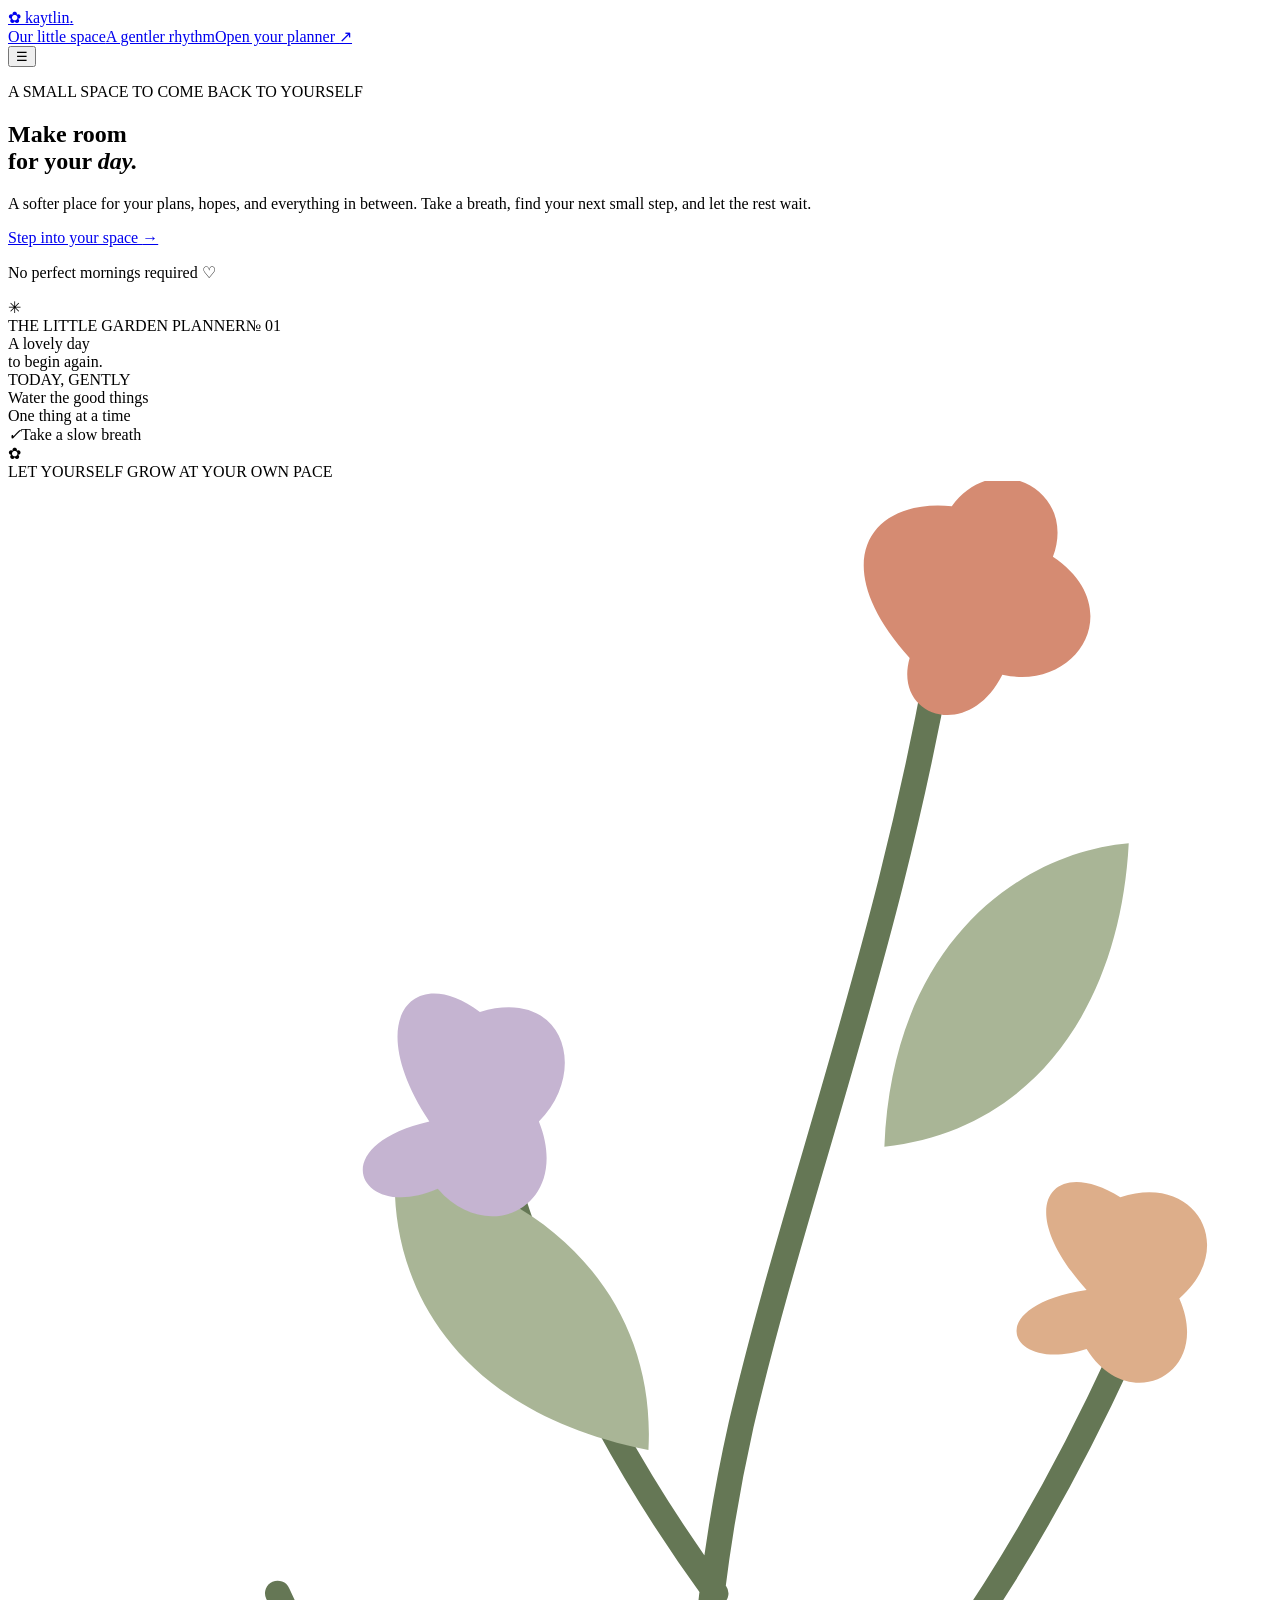
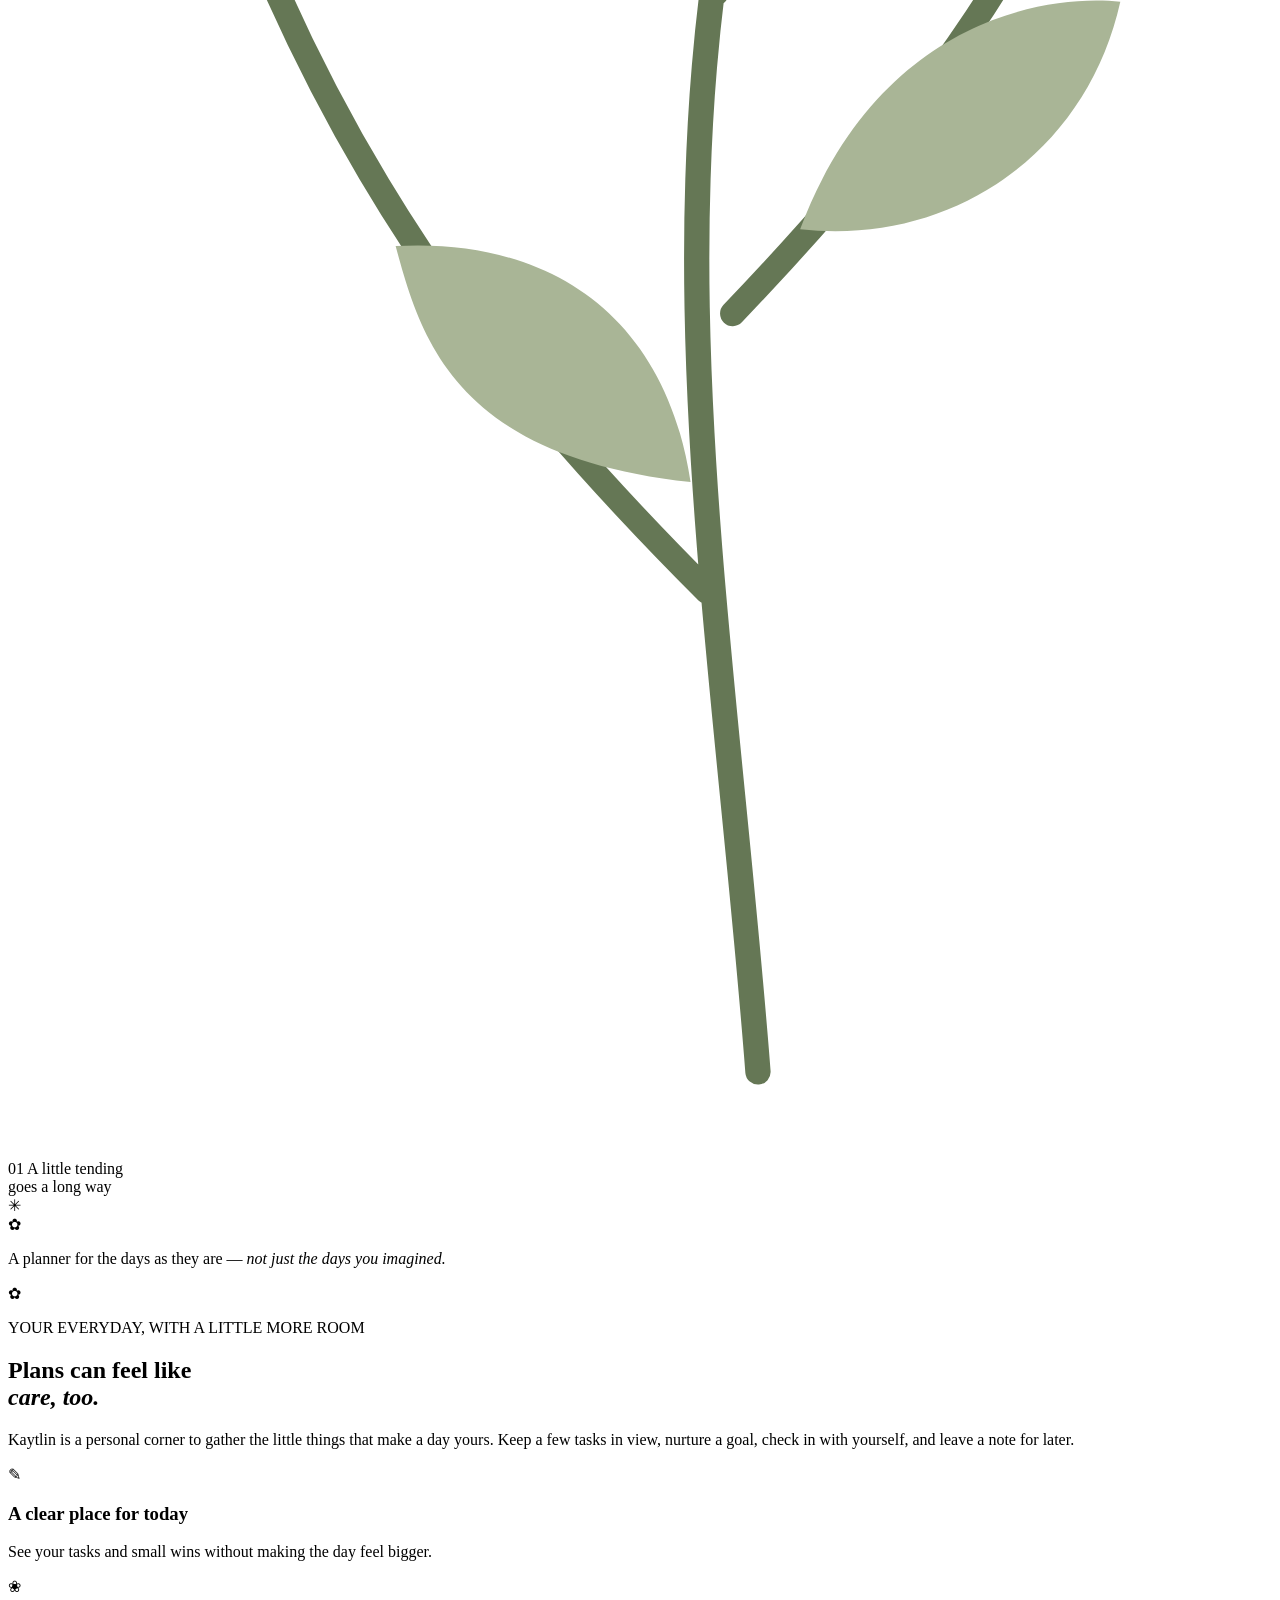
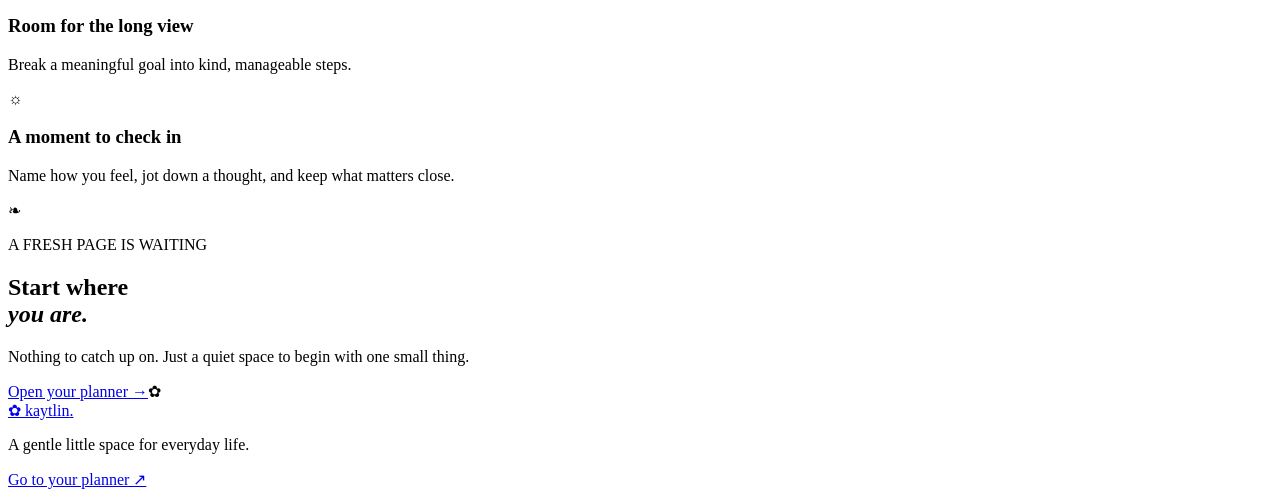
==== index.html @ 3b27ce9c "Add Kaytlin landing page" ====
<!doctype html>
<html lang="en">
<head>
  <meta charset="utf-8">
  <meta name="viewport" content="width=device-width, initial-scale=1">
  <meta name="theme-color" content="#f6f2e9">
  <meta name="description" content="Kaytlin is a gentle garden-inspired space to tend to your day, one small thing at a time.">
  <title>Kaytlin — Make room for your day</title>
  <link rel="preconnect" href="https://fonts.googleapis.com">
  <link rel="preconnect" href="https://fonts.gstatic.com" crossorigin>
  <link href="https://fonts.googleapis.com/css2?family=DM+Sans:wght@400;500;600;700&family=Playfair+Display:ital,wght@0,500;0,600;0,700;1,500;1,600&display=swap" rel="stylesheet">
  <link rel="stylesheet" href="style.css">
  <script src="app.js" defer></script>
</head>
<body class="landing-page">
  <header class="site-header wrap">
    <a class="wordmark" href="index.html" aria-label="Kaytlin home"><span class="brand-flower">✿</span> kaytlin<span class="wordmark-period">.</span></a>
    <nav class="top-nav" aria-label="Main navigation">
      <a href="#about">Our little space</a><a href="#rhythm">A gentler rhythm</a><a class="button button-small button-ink" href="workbench.html">Open your planner <span aria-hidden="true">↗</span></a>
    </nav>
    <button class="menu-toggle" aria-label="Open navigation" aria-expanded="false">☰</button>
  </header>

  <main>
    <section class="hero wrap" id="about">
      <div class="hero-copy">
        <p class="eyebrow"><span class="eyebrow-line"></span> A SMALL SPACE TO COME BACK TO YOURSELF</p>
        <h1>Make room<br>for your <em>day.</em></h1>
        <p class="hero-lede">A softer place for your plans, hopes, and everything in between. Take a breath, find your next small step, and let the rest wait.</p>
        <a class="button button-olive" href="workbench.html">Step into your space <span aria-hidden="true">→</span></a>
        <p class="hand-note">No perfect mornings required <span>♡</span></p>
      </div>
      <div class="hero-art" aria-label="Illustration of a garden planner with a sprig of flowers">
        <div class="sun-doodle">✳</div><span class="orbit orbit-one"></span><span class="orbit orbit-two"></span>
        <div class="planner-shadow"></div>
        <article class="planner-sheet">
          <div class="sheet-top"><span>THE LITTLE GARDEN PLANNER</span><span>№ 01</span></div>
          <div class="sheet-date">A lovely day<br>to begin again.</div>
          <div class="sheet-rule"></div>
          <div class="sheet-label">TODAY, GENTLY</div>
          <div class="planner-task"><i></i><span>Water the good things</span></div>
          <div class="planner-task"><i></i><span>One thing at a time</span></div>
          <div class="planner-task"><i class="checked">✓</i><span class="crossed">Take a slow breath</span></div>
          <div class="sheet-flower">✿</div>
          <div class="sheet-bottom">LET YOURSELF GROW AT YOUR OWN PACE</div>
        </article>
        <div class="flower-sprig" aria-hidden="true"><svg viewBox="0 0 150 270" fill="none"><path d="M89 260C85 208 76 161 87 112C94 82 106 52 112 12M83 203C61 181 45 161 32 132M86 170C108 147 120 130 132 104M84 132C68 110 61 92 55 68" stroke="#657755" stroke-width="3" stroke-linecap="round"/><path d="M81 190C53 187 49 173 46 162C64 161 78 170 81 190ZM94 160C103 136 122 132 132 133C128 151 112 162 94 160ZM76 115C51 110 45 93 46 81C64 84 77 97 76 115ZM104 79C105 54 121 44 133 43C132 62 122 77 104 79Z" fill="#A9B596"/><path d="M107 21C97 10 102 2 112 3C117 -4 127 1 124 9C133 15 127 25 118 23C114 31 105 28 107 21Z" fill="#D58B72"/><path d="M50 76C42 64 48 57 56 63C66 60 69 70 63 76C67 86 57 91 51 84C42 88 37 79 50 76Z" fill="#C5B4D1"/><path d="M128 96C119 86 124 80 132 85C141 82 146 91 139 97C143 106 133 111 128 103C119 106 115 98 128 96Z" fill="#DDAE8A"/></svg></div>
        <div class="art-caption"><span>01</span> A little tending<br>goes a long way</div>
        <span class="art-star">✳</span>
      </div>
    </section>

    <section class="welcome-strip">
      <div class="wrap strip-inner"><span class="strip-flower">✿</span><p>A planner for the days as they are — <em>not just the days you imagined.</em></p><span class="strip-flower">✿</span></div>
    </section>

    <section class="intro-section wrap" id="rhythm">
      <div class="section-heading"><p class="eyebrow"><span class="eyebrow-line"></span> YOUR EVERYDAY, WITH A LITTLE MORE ROOM</p><h2>Plans can feel like<br><em>care, too.</em></h2></div>
      <div class="intro-grid">
        <p class="intro-text">Kaytlin is a personal corner to gather the little things that make a day yours. Keep a few tasks in view, nurture a goal, check in with yourself, and leave a note for later.</p>
        <div class="feature-notes">
          <article><span class="feature-icon icon-peach">✎</span><div><h3>A clear place for today</h3><p>See your tasks and small wins without making the day feel bigger.</p></div></article>
          <article><span class="feature-icon icon-lilac">❀</span><div><h3>Room for the long view</h3><p>Break a meaningful goal into kind, manageable steps.</p></div></article>
          <article><span class="feature-icon icon-sage">☼</span><div><h3>A moment to check in</h3><p>Name how you feel, jot down a thought, and keep what matters close.</p></div></article>
        </div>
      </div>
    </section>

    <section class="invite-section wrap">
      <div class="invite-card"><div class="invite-leaves" aria-hidden="true">❧</div><p class="eyebrow">A FRESH PAGE IS WAITING</p><h2>Start where<br><em>you are.</em></h2><p>Nothing to catch up on. Just a quiet space to begin with one small thing.</p><a class="button button-cream" href="workbench.html">Open your planner <span aria-hidden="true">→</span></a><span class="invite-doodle">✿</span></div>
    </section>
  </main>

  <footer class="site-footer wrap"><a class="wordmark" href="index.html"><span class="brand-flower">✿</span> kaytlin<span class="wordmark-period">.</span></a><p>A gentle little space for everyday life.</p><a href="workbench.html">Go to your planner ↗</a></footer>
</body>
</html>
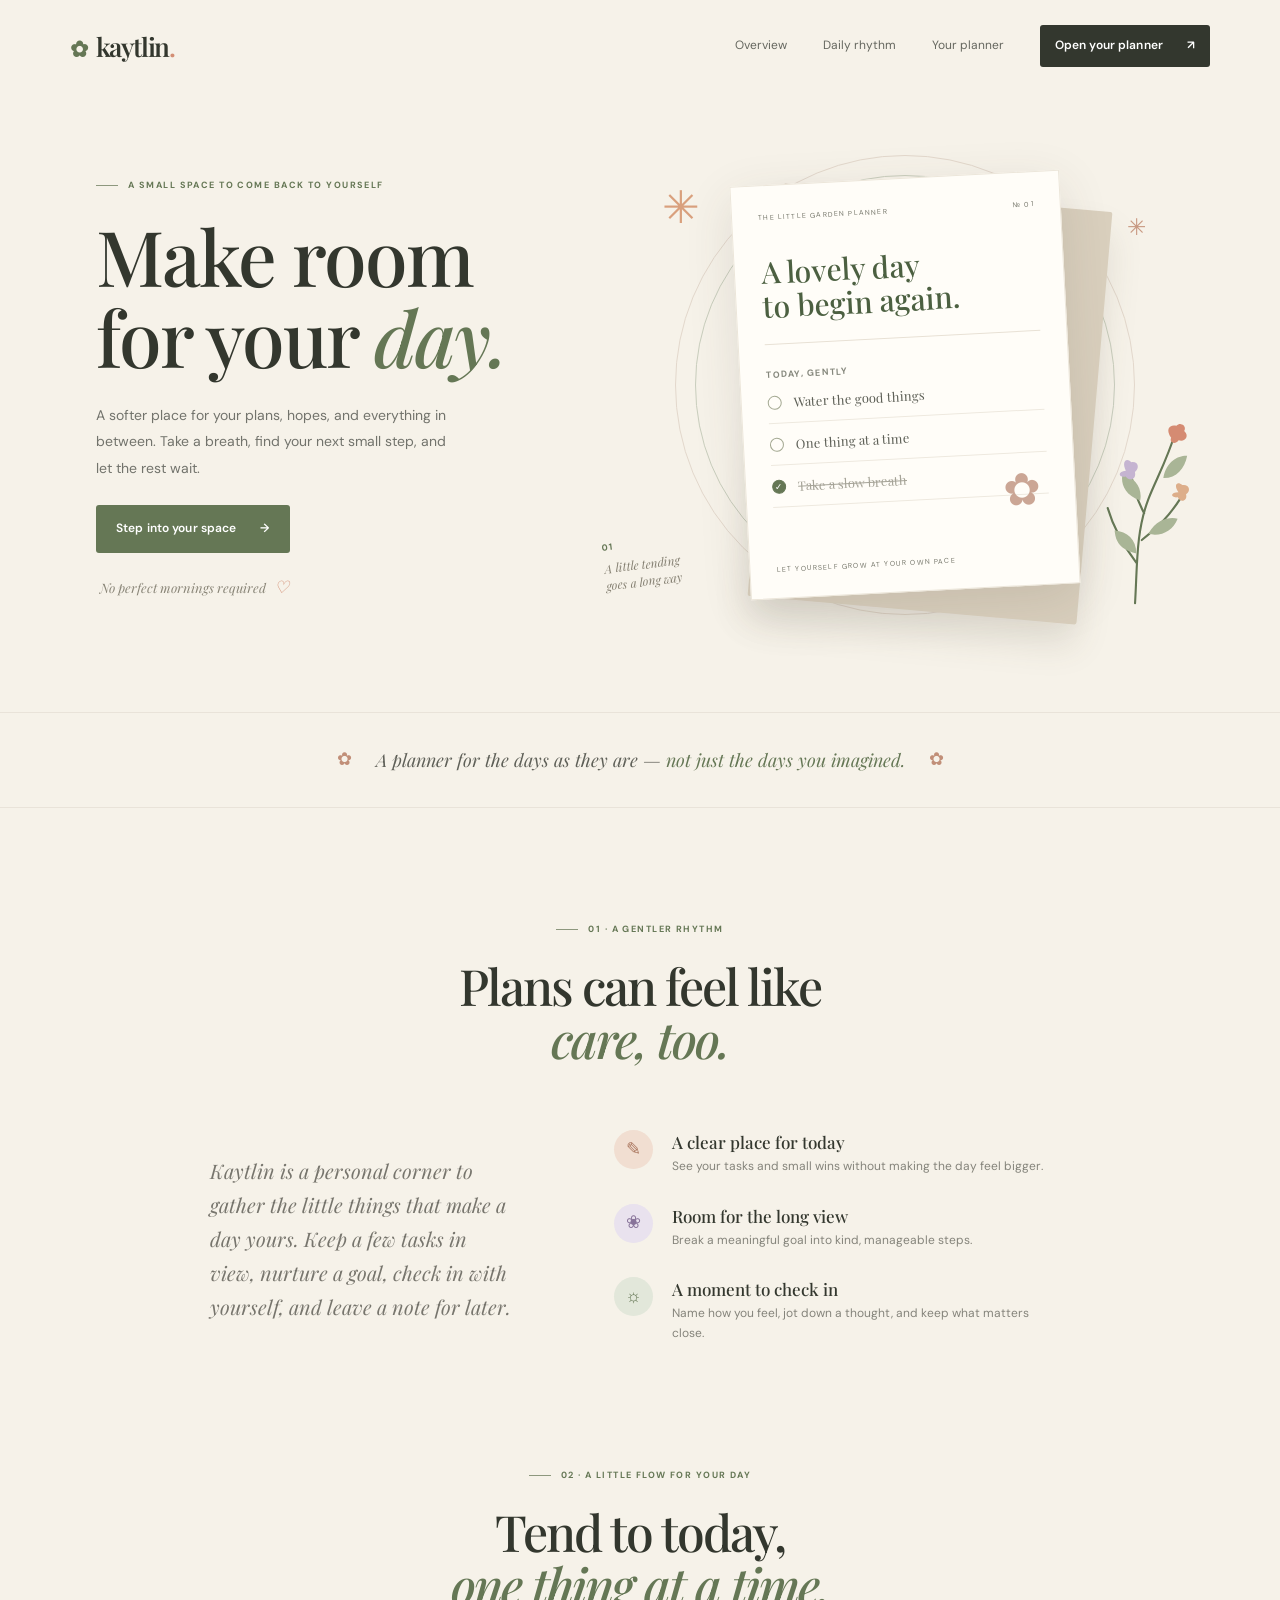
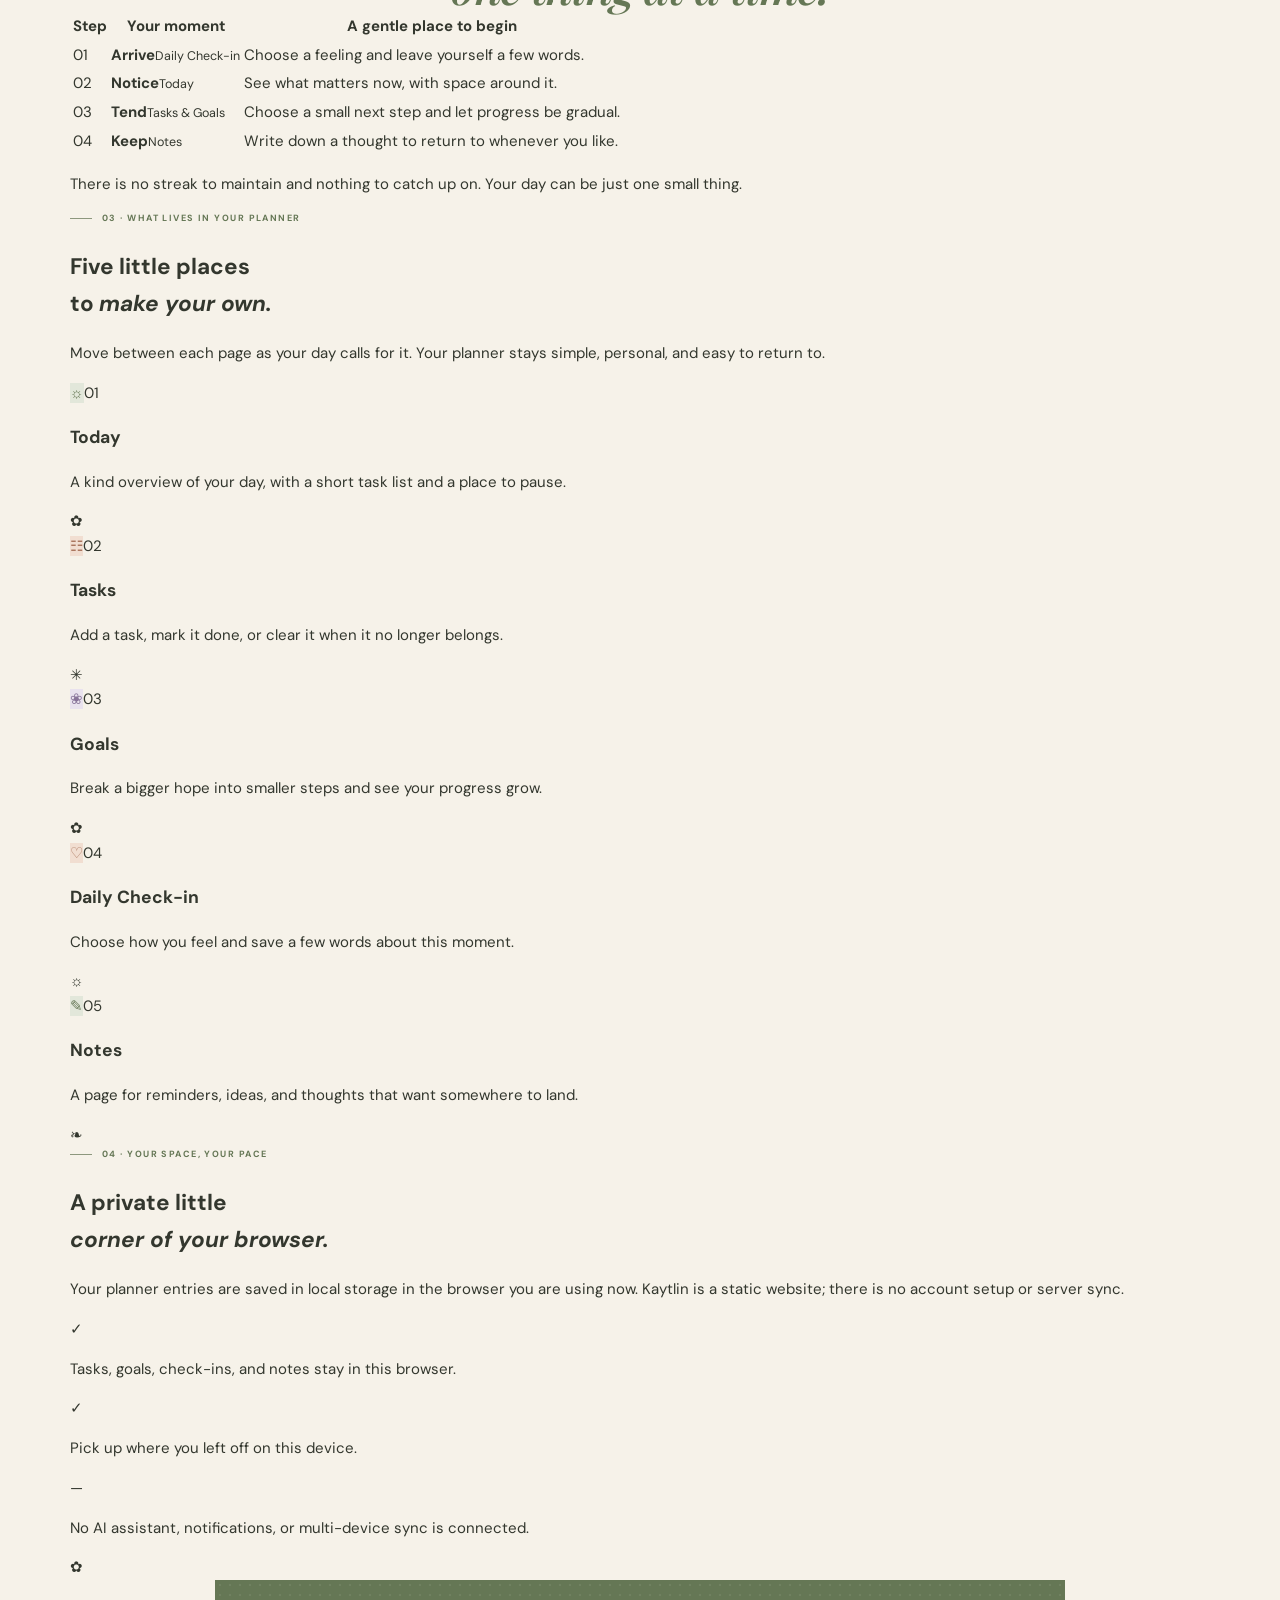
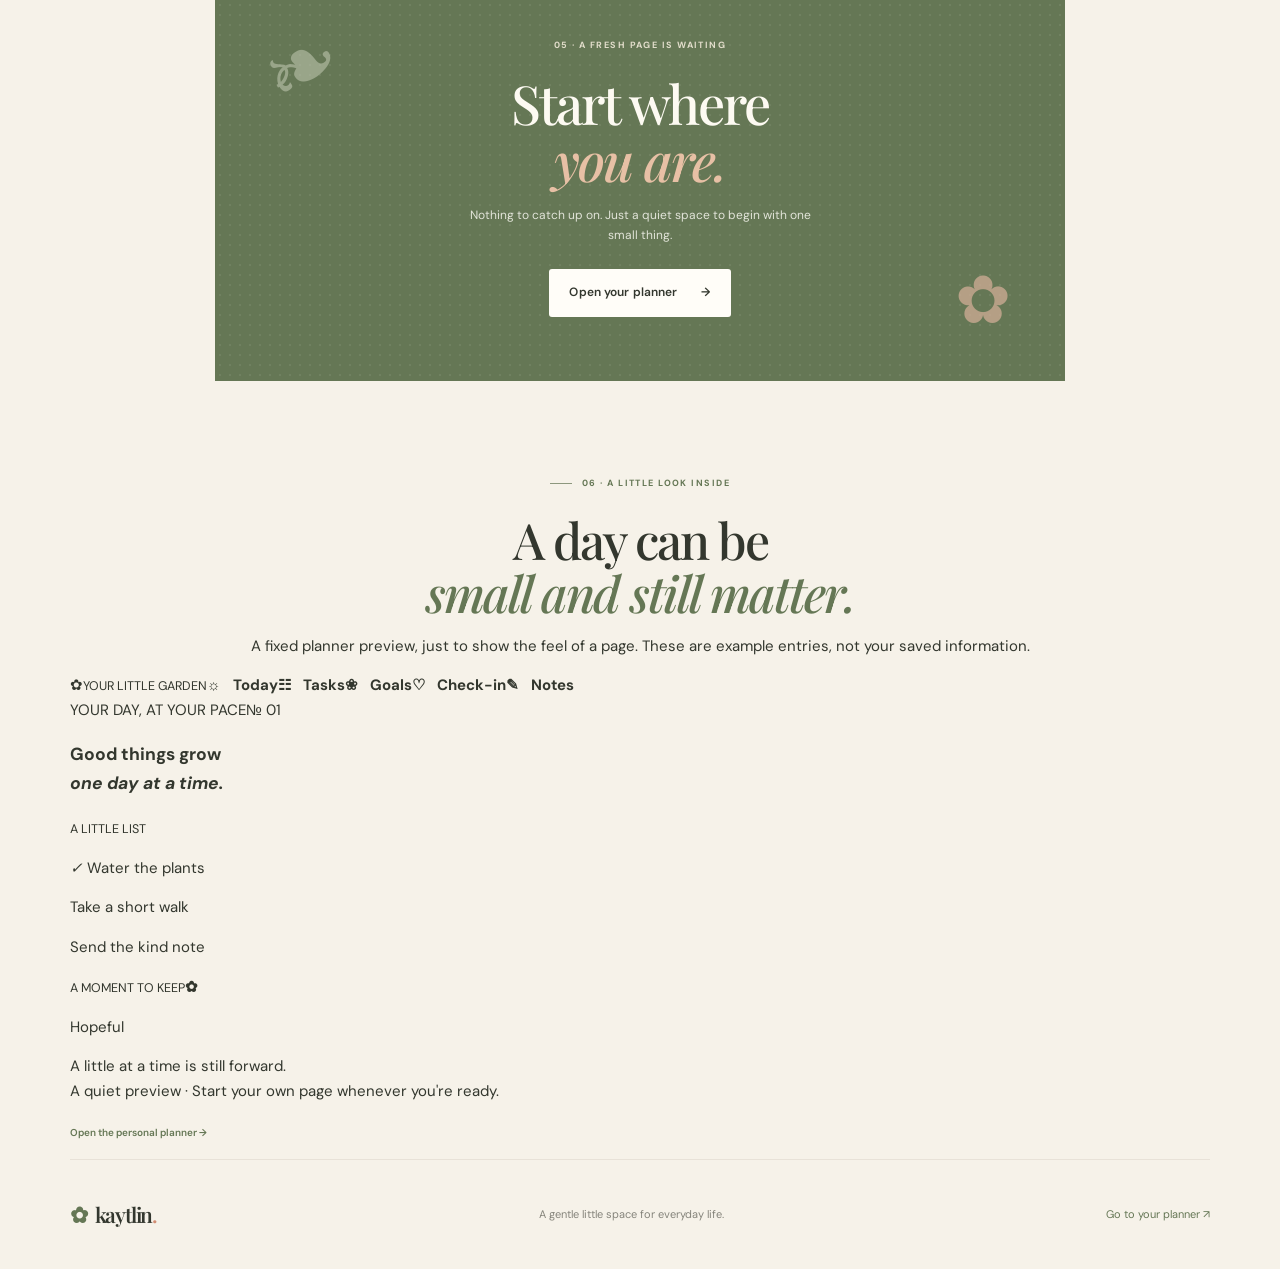
==== commit 8a6df422: "Align Kaytlin landing with the reference in index.html" ====
--- a/index.html
+++ b/index.html
@@ -16,13 +16,13 @@
   <header class="site-header wrap">
     <a class="wordmark" href="index.html" aria-label="Kaytlin home"><span class="brand-flower">✿</span> kaytlin<span class="wordmark-period">.</span></a>
     <nav class="top-nav" aria-label="Main navigation">
-      <a href="#about">Our little space</a><a href="#rhythm">A gentler rhythm</a><a class="button button-small button-ink" href="workbench.html">Open your planner <span aria-hidden="true">↗</span></a>
+      <a href="#overview">Overview</a><a href="#rhythm">Daily rhythm</a><a href="#planner">Your planner</a><a class="button button-small button-ink" href="workbench.html">Open your planner <span aria-hidden="true">↗</span></a>
     </nav>
     <button class="menu-toggle" aria-label="Open navigation" aria-expanded="false">☰</button>
   </header>
 
   <main>
-    <section class="hero wrap" id="about">
+    <section class="hero wrap" id="overview">
       <div class="hero-copy">
         <p class="eyebrow"><span class="eyebrow-line"></span> A SMALL SPACE TO COME BACK TO YOURSELF</p>
         <h1>Make room<br>for your <em>day.</em></h1>
@@ -55,7 +55,7 @@
     </section>
 
     <section class="intro-section wrap" id="rhythm">
-      <div class="section-heading"><p class="eyebrow"><span class="eyebrow-line"></span> YOUR EVERYDAY, WITH A LITTLE MORE ROOM</p><h2>Plans can feel like<br><em>care, too.</em></h2></div>
+      <div class="section-heading"><p class="eyebrow"><span class="eyebrow-line"></span> 01 · A GENTLER RHYTHM</p><h2>Plans can feel like<br><em>care, too.</em></h2></div>
       <div class="intro-grid">
         <p class="intro-text">Kaytlin is a personal corner to gather the little things that make a day yours. Keep a few tasks in view, nurture a goal, check in with yourself, and leave a note for later.</p>
         <div class="feature-notes">
@@ -66,8 +66,40 @@
       </div>
     </section>
 
-    <section class="invite-section wrap">
-      <div class="invite-card"><div class="invite-leaves" aria-hidden="true">❧</div><p class="eyebrow">A FRESH PAGE IS WAITING</p><h2>Start where<br><em>you are.</em></h2><p>Nothing to catch up on. Just a quiet space to begin with one small thing.</p><a class="button button-cream" href="workbench.html">Open your planner <span aria-hidden="true">→</span></a><span class="invite-doodle">✿</span></div>
+    <section class="rhythm-section wrap" aria-labelledby="rhythm-title">
+      <div class="section-heading"><p class="eyebrow"><span class="eyebrow-line"></span> 02 · A LITTLE FLOW FOR YOUR DAY</p><h2 id="rhythm-title">Tend to today,<br><em>one thing at a time.</em></h2></div>
+      <div class="rhythm-table-wrap"><table class="rhythm-table"><thead><tr><th>Step</th><th>Your moment</th><th>A gentle place to begin</th></tr></thead><tbody>
+        <tr><td><span class="step-number">01</span></td><td><strong>Arrive</strong><small>Daily Check-in</small></td><td>Choose a feeling and leave yourself a few words.</td></tr>
+        <tr><td><span class="step-number">02</span></td><td><strong>Notice</strong><small>Today</small></td><td>See what matters now, with space around it.</td></tr>
+        <tr><td><span class="step-number">03</span></td><td><strong>Tend</strong><small>Tasks &amp; Goals</small></td><td>Choose a small next step and let progress be gradual.</td></tr>
+        <tr><td><span class="step-number">04</span></td><td><strong>Keep</strong><small>Notes</small></td><td>Write down a thought to return to whenever you like.</td></tr>
+      </tbody></table></div>
+      <p class="rhythm-footnote">There is no streak to maintain and nothing to catch up on. Your day can be just one small thing.</p>
+    </section>
+
+    <section class="garden-section wrap" id="planner">
+      <div class="garden-heading"><div><p class="eyebrow"><span class="eyebrow-line"></span> 03 · WHAT LIVES IN YOUR PLANNER</p><h2>Five little places<br>to <em>make your own.</em></h2></div><p>Move between each page as your day calls for it. Your planner stays simple, personal, and easy to return to.</p></div>
+      <div class="garden-cards">
+        <article class="garden-card garden-card-wide"><span class="garden-card-icon icon-sage">☼</span><span class="garden-card-num">01</span><h3>Today</h3><p>A kind overview of your day, with a short task list and a place to pause.</p><span class="garden-card-mark">✿</span></article>
+        <article class="garden-card garden-card-peach"><span class="garden-card-icon icon-peach">☷</span><span class="garden-card-num">02</span><h3>Tasks</h3><p>Add a task, mark it done, or clear it when it no longer belongs.</p><span class="garden-card-mark">✳</span></article>
+        <article class="garden-card garden-card-lilac"><span class="garden-card-icon icon-lilac">❀</span><span class="garden-card-num">03</span><h3>Goals</h3><p>Break a bigger hope into smaller steps and see your progress grow.</p><span class="garden-card-mark">✿</span></article>
+        <article class="garden-card garden-card-blush"><span class="garden-card-icon icon-peach">♡</span><span class="garden-card-num">04</span><h3>Daily Check-in</h3><p>Choose how you feel and save a few words about this moment.</p><span class="garden-card-mark">☼</span></article>
+        <article class="garden-card garden-card-note"><span class="garden-card-icon icon-sage">✎</span><span class="garden-card-num">05</span><h3>Notes</h3><p>A page for reminders, ideas, and thoughts that want somewhere to land.</p><span class="garden-card-mark">❧</span></article>
+      </div>
+    </section>
+
+    <section class="storage-section wrap" aria-labelledby="storage-title">
+      <div class="storage-card"><div class="storage-copy"><p class="eyebrow"><span class="eyebrow-line"></span> 04 · YOUR SPACE, YOUR PACE</p><h2 id="storage-title">A private little<br><em>corner of your browser.</em></h2><p>Your planner entries are saved in local storage in the browser you are using now. Kaytlin is a static website; there is no account setup or server sync.</p></div><div class="storage-list"><div><span>✓</span><p>Tasks, goals, check-ins, and notes stay in this browser.</p></div><div><span>✓</span><p>Pick up where you left off on this device.</p></div><div><span>—</span><p>No AI assistant, notifications, or multi-device sync is connected.</p></div></div><span class="storage-flower">✿</span></div>
+    </section>
+
+    <section class="invite-section wrap" id="start">
+      <div class="invite-card"><div class="invite-leaves" aria-hidden="true">❧</div><p class="eyebrow">05 · A FRESH PAGE IS WAITING</p><h2>Start where<br><em>you are.</em></h2><p>Nothing to catch up on. Just a quiet space to begin with one small thing.</p><a class="button button-cream" href="workbench.html">Open your planner <span aria-hidden="true">→</span></a><span class="invite-doodle">✿</span></div>
+    </section>
+
+    <section class="sample-section wrap" id="sample">
+      <div class="section-heading"><p class="eyebrow"><span class="eyebrow-line"></span> 06 · A LITTLE LOOK INSIDE</p><h2>A day can be<br><em>small and still matter.</em></h2><p class="sample-intro">A fixed planner preview, just to show the feel of a page. These are example entries, not your saved information.</p></div>
+      <div class="sample-board"><div class="sample-rail"><span>✿</span><small>YOUR LITTLE GARDEN</small><b class="current">☼ &nbsp; Today</b><b>☷ &nbsp; Tasks</b><b>❀ &nbsp; Goals</b><b>♡ &nbsp; Check-in</b><b>✎ &nbsp; Notes</b></div><div class="sample-page"><div class="sample-page-head"><span>YOUR DAY, AT YOUR PACE</span><span>№ 01</span></div><h3>Good things grow<br><em>one day at a time.</em></h3><div class="sample-columns"><div><small>A LITTLE LIST</small><p><i class="sample-check">✓</i> Water the plants</p><p><i></i> Take a short walk</p><p><i></i> Send the kind note</p></div><div class="sample-mood"><small>A MOMENT TO KEEP</small><b>✿</b><p>Hopeful</p><span>A little at a time is still forward.</span></div></div><div class="sample-bottom">A quiet preview · Start your own page whenever you're ready.</div></div></div>
+      <p class="sample-link"><a class="text-link" href="workbench.html">Open the personal planner →</a></p>
     </section>
   </main>
 
--- a/style.css
+++ b/style.css
@@ -0,0 +1,7 @@
+:root{--cream:#f6f2e9;--paper:#fffdf8;--ink:#33372e;--muted:#85877c;--olive:#657755;--olive-dark:#4c6041;--sage:#dce1d2;--peach:#e9b99d;--lilac:#dcd2e5;--line:#e8e1d5;--serif:'Playfair Display',Georgia,serif;--sans:'DM Sans',Arial,sans-serif;--shadow:0 14px 45px rgba(58,56,44,.07)}
+*{box-sizing:border-box}html{scroll-behavior:smooth}body{margin:0;background:var(--cream);color:var(--ink);font:15px/1.65 var(--sans);-webkit-font-smoothing:antialiased}a{color:inherit;text-decoration:none}button,input,textarea,select{font:inherit}button{color:inherit}.wrap{width:min(1140px,calc(100% - 64px));margin-inline:auto}.site-header{height:92px;display:flex;align-items:center;justify-content:space-between}.wordmark{font:600 26px var(--serif);letter-spacing:-1.2px}.brand-flower{color:var(--olive);font-size:22px;margin-right:4px}.wordmark-period{color:#d38e74}.top-nav{display:flex;align-items:center;gap:36px;font-size:12px;color:#65675f}.top-nav>a:not(.button):hover,.home-link:hover,.site-footer>a:last-child:hover{color:var(--olive)}.button{display:inline-flex;align-items:center;justify-content:center;gap:24px;padding:14px 20px;border:0;border-radius:3px;font-weight:600;font-size:12px;letter-spacing:.01em;transition:transform .2s,background .2s;cursor:pointer}.button:hover{transform:translateY(-2px)}.button-small{padding:11px 15px}.button-ink{background:var(--ink);color:#fff}.button-olive{background:var(--olive);color:#fff}.button-olive:hover{background:var(--olive-dark)}.button-cream{background:var(--paper);color:var(--ink)}.menu-toggle{display:none;border:0;background:none;font-size:22px}.hero{min-height:620px;display:grid;grid-template-columns:.93fr 1.07fr;align-items:center;padding:26px 0 60px}.hero-copy{padding:10px 0 5px 26px;position:relative;z-index:2}.eyebrow{font-size:9px;letter-spacing:.16em;font-weight:700;color:var(--olive);display:flex;align-items:center;gap:10px;margin:0 0 22px}.eyebrow-line{width:22px;height:1px;background:#8d987e}.hero h1,.section-heading h2,.invite-card h2,.dashboard-main h1{font:500 clamp(55px,6vw,78px)/1.06 var(--serif);letter-spacing:-2px;margin:0}.hero h1 em,.section-heading h2 em,.invite-card h2 em,.dashboard-main h1 em{font-weight:500;color:var(--olive)}.hero-lede{max-width:365px;color:#72736c;font-size:14px;line-height:1.9;margin:24px 0 24px}.hand-note{font:italic 13px var(--serif);color:#898577;margin:22px 0 0 4px}.hand-note span{font-size:17px;color:#d38e74;margin-left:5px}.hero-art{height:505px;position:relative;display:flex;align-items:center;justify-content:center}.planner-shadow{position:absolute;width:330px;height:414px;background:#d9cfbd;transform:translate(25px,19px) rotate(5deg);border-radius:2px;box-shadow:0 22px 35px #59513b22}.planner-sheet{position:relative;z-index:2;width:330px;height:414px;padding:26px 26px 22px;background-color:#fffdf8;background-image:radial-gradient(#c6bcae33 .7px,transparent .7px);background-size:8px 8px;box-shadow:0 14px 50px #423d301f;transform:rotate(-3deg);border:1px solid #ece6da}.sheet-top,.sheet-bottom{font-size:7px;letter-spacing:.17em;color:#77786c;display:flex;justify-content:space-between}.sheet-date{font:500 30px/1.15 var(--serif);margin:31px 0 20px;color:#4c6041}.sheet-rule{height:1px;background:var(--line);margin-bottom:23px}.sheet-label,.card-kicker{font-size:9px;font-weight:700;letter-spacing:.14em;color:#85877c}.planner-task{display:flex;align-items:center;gap:12px;border-bottom:1px solid #eee9df;padding:12px 0;font:13px var(--serif);color:#5e6057}.planner-task i{width:14px;height:14px;border:1px solid #a2a790;border-radius:50%;display:grid;place-items:center;font:9px var(--sans);font-style:normal;color:white}.planner-task i.checked{background:var(--olive);border-color:var(--olive)}.crossed{text-decoration:line-through;color:#a5a397}.sheet-flower{font-size:45px;color:#c69d8b;position:absolute;right:33px;bottom:58px;opacity:.9}.sheet-bottom{position:absolute;bottom:22px;left:26px}.sun-doodle{position:absolute;top:38px;left:62px;font-size:45px;color:#d9a07d}.orbit{position:absolute;border:1px solid #c9cebd;border-radius:50%;width:420px;height:420px}.orbit-two{width:460px;height:460px;border-color:#e3d8cc}.flower-sprig{position:absolute;right:20px;bottom:20px;width:106px;z-index:3;transform:rotate(8deg)}.art-caption{position:absolute;left:4px;bottom:47px;color:#868173;font:italic 12px/1.45 var(--serif);transform:rotate(-7deg)}.art-caption span{display:block;font:700 9px var(--sans);letter-spacing:.14em;color:var(--olive);margin-bottom:7px}.art-star{position:absolute;right:64px;top:76px;color:#c89982;font-size:23px}.welcome-strip{border-top:1px solid #e9e3d9;border-bottom:1px solid #e9e3d9}.strip-inner{min-height:94px;display:flex;align-items:center;justify-content:center;gap:24px;text-align:center}.strip-inner p{font:italic 18px var(--serif);color:#5f6058}.strip-inner em{color:var(--olive)}.strip-flower{color:#c18f78;font-size:18px}.intro-section{padding:114px 0 124px}.section-heading{text-align:center}.section-heading .eyebrow{justify-content:center}.section-heading h2{font-size:50px}.intro-grid{display:grid;grid-template-columns:.8fr 1.2fr;gap:100px;max-width:860px;margin:65px auto 0}.intro-text{font:italic 20px/1.7 var(--serif);color:#77756d;padding-top:4px}.feature-notes{display:grid;gap:27px}.feature-notes article{display:flex;gap:19px;align-items:flex-start}.feature-icon{width:39px;height:39px;flex:none;display:grid;place-items:center;border-radius:50%;font-size:18px}.icon-peach{background:#f1ded1;color:#ab775f}.icon-lilac{background:#e9e2ee;color:#887399}.icon-sage{background:#e2e7da;color:var(--olive)}.feature-notes h3{font:500 17px var(--serif);margin:1px 0 4px}.feature-notes p{font-size:12px;color:#85847b;margin:0;max-width:385px}.invite-section{padding:0 0 95px}.invite-card{position:relative;overflow:hidden;text-align:center;max-width:850px;margin:auto;padding:58px 25px 64px;background:#657755;color:#fdfaf2;background-image:radial-gradient(#ffffff12 .8px,transparent .8px);background-size:10px 10px}.invite-card .eyebrow{color:#e2ddcb;justify-content:center}.invite-card h2{font-size:54px}.invite-card h2 em{color:#e7c0a5}.invite-card>p:not(.eyebrow){max-width:350px;margin:17px auto 23px;color:#e2e4d9;font-size:12px}.invite-doodle{position:absolute;right:54px;bottom:24px;font-size:67px;color:#d7b19a;opacity:.7}.invite-leaves{position:absolute;left:46px;top:22px;font:90px var(--serif);color:#c4cbb5;opacity:.55;transform:rotate(-28deg)}.site-footer{min-height:110px;display:flex;align-items:center;justify-content:space-between;border-top:1px solid #e8e2d8}.site-footer .wordmark{font-size:21px}.site-footer p,.site-footer>a:last-child{font-size:11px;color:#85847b}.site-footer>a:last-child{color:var(--olive)}
+/* Workbench */
+.workbench-page{min-height:100vh;background:#f4f1e9}.workbench-header{height:69px;background:#fbf9f3;border-bottom:1px solid #eae5da;display:flex;align-items:center;justify-content:space-between;padding:0 35px}.workbench-header .wordmark{font-size:22px}.header-greeting{font:italic 14px var(--serif);color:#808074}.header-greeting span{color:#c79179;margin-left:5px}.home-link{font-size:11px;color:#74766c}.workbench-layout{min-height:calc(100vh - 69px);display:grid;grid-template-columns:230px 1fr;max-width:1500px;margin:auto}.sidebar{background:#ebece2;border-right:1px solid #e0e1d6;padding:36px 20px 23px 26px;display:flex;flex-direction:column;min-height:calc(100vh - 69px)}.sidebar-intro{display:flex;gap:10px;align-items:center;color:#85887a;font-size:8px;font-weight:700;letter-spacing:.14em;padding:5px 10px 26px}.mini-flower{color:var(--olive);font-size:17px}.side-nav{display:grid;gap:6px}.nav-item{height:42px;display:flex;align-items:center;gap:12px;padding:0 11px;border-radius:3px;color:#686b61;font-size:12px;transition:background .2s}.nav-item>span{font-size:16px;width:17px;text-align:center;color:#838a75}.nav-item:hover{background:#f5f3ed}.nav-item.active{background:#dfe4d7;color:#45553b;font-weight:600}.nav-count{margin-left:auto;font-size:10px;color:#8b8e82;font-weight:500}.sidebar-bottom{margin-top:auto;text-align:center;position:relative;padding-top:60px}.sidebar-quote{font:italic 17px/1.55 var(--serif);color:#72766a}.sidebar-sprout{font-size:45px;color:#8d9c7d;margin:17px 0 2px}.sidebar-bottom p{font-size:9px;color:#98998f}.dashboard-main{width:min(100%,1030px);padding:54px 6.4% 24px;margin:0 auto}.dashboard-top{display:flex;justify-content:space-between;align-items:center;margin-bottom:39px}.dashboard-main h1{font-size:44px;letter-spacing:-1.2px}.dashboard-top .eyebrow,.section-topline .eyebrow{margin-bottom:15px}.today-date{font-size:11px;color:#89897f;margin:15px 0 0}.date-stamp{width:81px;height:87px;background:#fbf9f3;border:1px solid #e9e2d5;display:flex;flex-direction:column;align-items:center;justify-content:center;position:relative;box-shadow:3px 3px 0 #e7e0d4;transform:rotate(3deg)}.date-stamp span{font:500 30px var(--serif);line-height:1}.date-stamp small{font-size:8px;letter-spacing:.12em;color:#7a7e70;margin-top:4px}.date-stamp i{position:absolute;right:-8px;top:-9px;color:#cc987c;font-style:normal}.today-grid{display:grid;grid-template-columns:1.2fr .8fr;gap:19px}.paper-card{background-color:var(--paper);background-image:radial-gradient(#c8c1b11a .7px,transparent .7px);background-size:9px 9px;border:1px solid #ebe6dc;box-shadow:var(--shadow);padding:25px 25px 23px;position:relative}.today-tasks-card,.day-note-card{min-height:300px}.card-heading{display:flex;align-items:center;justify-content:space-between;gap:16px}.paper-card h2{font:500 22px/1.25 var(--serif);margin:6px 0 0}.text-link{font-size:10px;color:var(--olive);font-weight:600;white-space:nowrap}.quick-task-form,.add-form{display:flex;gap:9px;margin-top:21px}.quick-task-form input,.add-form input{min-width:0;flex:1;background:#f8f6f0;border:1px solid #eee9df;border-radius:2px;padding:11px 12px;font-size:11px;color:var(--ink);outline:none}.quick-task-form input:focus,.add-form input:focus,textarea:focus{border-color:#a9b39a;box-shadow:0 0 0 3px #68795314}.quick-task-form button{width:38px;border:0;background:#e5e9df;color:var(--olive);font-size:23px;cursor:pointer;border-radius:2px}.task-list{display:grid}.task-row{display:flex;align-items:center;gap:11px;padding:11px 0;border-bottom:1px solid #f0ece4;font-size:11px;color:#606158}.task-check{width:15px;height:15px;flex:none;border:1px solid #adb49e;border-radius:50%;background:transparent;display:grid;place-items:center;padding:0;cursor:pointer;color:white;font-size:9px}.task-row.done .task-check{background:var(--olive);border-color:var(--olive)}.task-row.done .task-text{text-decoration:line-through;color:#a5a397}.task-text{flex:1}.task-delete{border:0;background:transparent;color:#b5aaa0;font-size:17px;padding:0 3px;cursor:pointer;opacity:.45}.task-row:hover .task-delete,.task-delete:focus{opacity:1}.task-list:empty{display:none}.soft-button{margin-top:16px;padding:8px 12px;background:#f0f1e9;border:0;color:#647353;border-radius:2px;font-size:10px;cursor:pointer}.soft-button span{margin-left:13px}.day-note-card{background-color:#f5eee8;padding:25px 25px}.day-note-card h2{font-size:27px;line-height:1.25;margin-top:32px}.day-note-card>p{font-size:11px;color:#858078;margin:12px 0 23px}.day-note-card .text-link{position:relative;z-index:1}.note-flower{position:absolute;right:24px;top:48px;font-size:23px;color:#c78c74}.day-note-lines{height:1px;background:#dcd0c5;margin-top:12px}.today-lower-grid{display:grid;grid-template-columns:1fr 1fr;gap:19px;margin-top:19px}.goal-peek-card,.saved-peek-card{min-height:180px}.goal-sparkle{color:#c7967e;font-size:20px}.goal-preview{margin:14px 0 10px}.goal-preview-title{font:15px var(--serif)}.progress-track{height:5px;background:#ebe9df;border-radius:9px;margin:9px 0 5px;overflow:hidden}.progress-fill{height:100%;background:#82916f;border-radius:9px;transition:width .25s}.progress-meta{font-size:9px;color:#929187;display:flex;justify-content:space-between}.saved-icon{position:absolute;right:25px;top:23px;color:#ca937d;font-size:21px}.saved-peek-card h2{margin-top:9px}.empty-note,.saved-preview{font:italic 12px/1.6 var(--serif);color:#8d8a80;margin:13px 0}.saved-peek-card .text-link{display:inline-block;margin-top:3px}.storage-note{text-align:center;font-size:9px;color:#96958b;margin:24px 0 10px}.storage-note span{color:#879375;margin-right:6px}.mobile-dash-nav{display:none}.dash-view{display:none}.dash-view.is-visible{display:block;animation:fade-in .25s ease}@keyframes fade-in{from{opacity:.45;transform:translateY(3px)}to{opacity:1;transform:translateY(0)}}.section-topline{margin-bottom:29px}.section-topline .view-intro{color:#83837a;font-size:12px;max-width:425px;margin:15px 0 0}.full-card{min-height:370px}.full-card .card-heading h2{font-size:25px}.task-total{font-size:10px;color:#929187}.add-form{margin:24px 0 14px}.add-form .button{padding:10px 15px;white-space:nowrap}.filter-tabs{display:flex;gap:5px;padding:8px 0 5px;border-bottom:1px solid #eee9df}.filter-tab{border:0;background:transparent;color:#909087;font-size:10px;padding:7px 11px;cursor:pointer}.filter-tab.active{background:#e8ebe2;color:#536447;border-radius:2px;font-weight:600}.full-task-list .task-row{padding:14px 3px;font-size:12px}.full-task-list .task-delete{opacity:.55}.empty-garden{padding:35px 15px;text-align:center;color:#929187;font:italic 13px/1.6 var(--serif)}.empty-garden span{font-style:normal;font-size:25px;color:#a5ad98}.empty-garden p{margin:7px}.goal-list{display:grid;gap:15px;margin-top:24px}.goal-item{background:#faf8f2;border:1px solid #eee9df;padding:17px 18px}.goal-item-head{display:flex;align-items:flex-start;gap:12px}.goal-name{font:17px var(--serif);flex:1}.goal-delete{background:none;border:0;color:#b1a89e;cursor:pointer;font-size:16px}.goal-progress-row{display:flex;align-items:center;gap:10px;margin-top:15px}.goal-progress-row .progress-track{flex:1;margin:0}.goal-progress-row span{font-size:9px;color:#85877c;min-width:32px;text-align:right}.steps-list{list-style:none;padding:0;margin:13px 0 0;display:grid;gap:7px}.steps-list li{display:flex;align-items:center;gap:8px;font-size:10px;color:#707168}.step-toggle{width:13px;height:13px;border:1px solid #b0b7a3;border-radius:50%;background:transparent;color:white;font-size:8px;padding:0;cursor:pointer}.steps-list li.done .step-toggle{background:var(--olive);border-color:var(--olive)}.steps-list li.done .step-label{text-decoration:line-through;color:#a09f94}.step-remove{border:0;background:transparent;color:#b5aaa0;margin-left:auto;cursor:pointer;opacity:.5}.goal-step-form{display:flex;gap:7px;margin-top:12px}.goal-step-form input{min-width:0;flex:1;border:1px solid #eee9df;background:#fffdf8;padding:8px 9px;font-size:10px}.goal-step-form button{border:0;background:#e5e9df;color:var(--olive);width:31px;font-size:17px;cursor:pointer}.checkin-card{max-width:690px;padding:30px 32px}.checkin-card h2{font-size:27px;margin:10px 0 19px}.mood-options{display:flex;gap:10px;margin:20px 0 23px;flex-wrap:wrap}.mood-choice{width:86px;min-height:76px;background:#faf8f2;border:1px solid #eee9df;border-radius:3px;display:flex;flex-direction:column;align-items:center;justify-content:center;gap:4px;cursor:pointer;transition:all .16s}.mood-choice span{font-size:23px;color:#788469}.mood-choice small{font-size:9px;color:#75766c}.mood-choice:hover,.mood-choice.selected{border-color:#9eaa90;background:#e9ece3;transform:translateY(-2px)}.mood-choice[data-mood="Tender"] span{color:#bf8c80}.mood-choice[data-mood="Low-key"] span{color:#9685a5}.field-label{display:block;font-size:10px;font-weight:600;margin-bottom:8px}.field-label span{font-weight:400;color:#98968c}.checkin-card textarea,.notes-card textarea{width:100%;resize:vertical;background:#fbf9f4;border:1px solid #eee9df;border-radius:2px;padding:12px;font-size:11px;line-height:1.7;color:var(--ink);outline:none}.form-footer{display:flex;align-items:center;justify-content:space-between;gap:15px;margin-top:14px}.form-footer>span{font-size:9px;color:#97958a}.form-footer .button{padding:11px 15px}.past-checkin-card{margin-top:20px;max-width:690px}.checkin-history{display:grid;gap:9px;margin-top:16px}.history-entry{padding:12px 13px;background:#faf8f2;border-left:2px solid #d0d8c4}.history-entry-head{display:flex;gap:10px;align-items:center;font-size:10px;color:#5e6654}.history-entry-head strong{font-weight:600}.history-entry p{font:italic 12px/1.5 var(--serif);color:#848177;margin:7px 0 0}.notes-card{padding:28px 30px 17px;max-width:760px}.notes-top{display:flex;justify-content:space-between;align-items:center}.notes-top h2{font-size:24px}.notes-flower{font-size:28px;color:#c3917a}.notes-card textarea{margin-top:21px;min-height:310px;line-height:2;background-color:#fffdf8;background-image:linear-gradient(transparent 31px,#ebe7dd 32px);background-size:100% 32px;padding:4px 12px;border:0;border-radius:0}.notes-card textarea:focus{box-shadow:none;background-image:linear-gradient(transparent 31px,#c9d0be 32px)}.notes-footer{display:flex;justify-content:space-between;padding:12px 2px 0;color:#99978c;font-size:9px}.notes-footer>span:first-child{display:flex;align-items:center;gap:7px}.save-dot{width:6px;height:6px;background:#8ea17d;border-radius:50%}.notes-whisper{font:italic 12px var(--serif);color:#918e83;margin:16px 5px}.dashboard-footer{border-top:1px solid #e4dfd4;margin-top:30px;padding-top:16px;text-align:center;color:#97958c;font-size:9px}.dashboard-footer>span{color:#82916f}.dashboard-footer a{margin-left:12px;color:var(--olive)}.sr-only{position:absolute;width:1px;height:1px;padding:0;margin:-1px;overflow:hidden;clip:rect(0,0,0,0);white-space:nowrap;border:0}
+@media(max-width:900px){.wrap{width:min(100% - 42px,720px)}.hero{grid-template-columns:1fr 1fr;min-height:555px}.hero-copy{padding-left:0}.hero h1{font-size:60px}.hero-art{transform:scale(.88)}.intro-grid{gap:45px}.workbench-layout{grid-template-columns:190px 1fr}.sidebar{padding-inline:16px}.dashboard-main{padding-inline:5%}.dashboard-main h1{font-size:39px}.today-grid,.today-lower-grid{gap:12px}.paper-card{padding:20px}.day-note-card h2{font-size:24px}}
+@media(max-width:650px){body{font-size:14px}.wrap{width:calc(100% - 38px)}.site-header{height:70px}.top-nav{display:none;position:absolute;z-index:10;top:60px;left:16px;right:16px;padding:17px;background:#fffdf8;box-shadow:var(--shadow);flex-direction:column;align-items:stretch;gap:15px}.top-nav.open{display:flex}.top-nav .button{align-self:flex-start}.menu-toggle{display:block;color:var(--olive)}.hero{display:flex;flex-direction:column;align-items:flex-start;padding:47px 0 44px;min-height:auto}.hero-copy{padding:0}.hero h1{font-size:59px}.hero-lede{font-size:13px;max-width:400px;margin:19px 0}.hero-art{width:100%;height:400px;transform:scale(.82);transform-origin:top center;margin:30px 0 -48px}.planner-sheet{width:300px;height:380px}.planner-shadow{width:300px;height:380px}.sheet-date{font-size:27px}.orbit{width:365px;height:365px}.orbit-two{width:405px;height:405px}.flower-sprig{right:-3px;bottom:3px}.art-caption{left:-4px;bottom:27px}.sun-doodle{left:12px}.strip-inner{min-height:80px;gap:12px}.strip-inner p{font-size:15px}.intro-section{padding:76px 0 80px}.section-heading h2{font-size:43px}.section-heading .eyebrow{font-size:8px}.intro-grid{display:block;margin:35px auto 0}.intro-text{font-size:18px;margin-bottom:35px}.feature-notes{gap:22px}.invite-section{padding-bottom:54px}.invite-card{padding:54px 22px 58px}.invite-card h2{font-size:47px}.invite-leaves{left:5px;font-size:65px}.invite-doodle{right:12px;font-size:49px}.site-footer{min-height:100px;flex-wrap:wrap;gap:4px 12px;padding:18px 0}.site-footer p{order:3;flex-basis:100%;margin:0}.site-footer>a:last-child{font-size:10px}.workbench-header{height:57px;padding:0 16px}.workbench-header .wordmark{font-size:20px}.header-greeting{display:none}.home-link{font-size:10px}.workbench-layout{display:block;min-height:calc(100vh - 57px)}.sidebar{display:none}.dashboard-main{padding:0 17px 25px}.mobile-dash-nav{display:grid;grid-template-columns:30px 1fr auto;align-items:center;gap:9px;position:sticky;top:0;z-index:5;margin:0 -17px 27px;padding:10px 17px;background:#f4f1e9ed;border-bottom:1px solid #e6e1d7;backdrop-filter:blur(10px)}.mobile-dash-nav>a{font-size:20px;color:var(--olive)}.mobile-dash-nav label{font:500 15px var(--serif)}.mobile-dash-nav select{max-width:124px;border:1px solid #e2dfd5;background:#fbf9f3;border-radius:2px;padding:7px 7px;font-size:10px;color:#59634e}.dashboard-top{margin-bottom:25px}.dashboard-main h1{font-size:37px;letter-spacing:-.8px}.dashboard-top .eyebrow,.section-topline .eyebrow{font-size:8px;margin-bottom:12px}.date-stamp{width:61px;height:68px;flex:none;margin-left:9px}.date-stamp span{font-size:24px}.date-stamp small{font-size:7px}.today-grid,.today-lower-grid{grid-template-columns:1fr;gap:13px}.today-tasks-card,.day-note-card{min-height:0}.paper-card{padding:20px 19px}.day-note-card h2{font-size:25px;margin-top:24px}.day-note-card>p{margin:9px 0 14px}.goal-peek-card,.saved-peek-card{min-height:160px}.storage-note{margin:17px 0}.section-topline{margin-bottom:22px}.section-topline .view-intro{font-size:11px;margin-top:12px}.full-card{padding:19px 16px;min-height:350px}.full-card .card-heading h2{font-size:22px}.task-total{font-size:9px}.add-form{flex-wrap:wrap}.add-form input{min-width:100%}.add-form .button{width:100%}.mood-options{gap:7px}.mood-choice{width:calc((100% - 14px)/3);min-height:71px}.checkin-card{padding:23px 18px}.checkin-card h2{font-size:24px}.form-footer{align-items:flex-start;flex-direction:column}.form-footer .button{width:100%}.past-checkin-card{padding:20px 17px}.notes-card{padding:22px 17px 14px}.notes-top h2{font-size:20px}.notes-card textarea{min-height:290px}.dashboard-footer{line-height:1.8}.dashboard-footer a{display:inline-block}}
+@media(prefers-reduced-motion:reduce){*,*::before,*::after{scroll-behavior:auto!important;animation-duration:.01ms!important;animation-iteration-count:1!important;transition-duration:.01ms!important}}
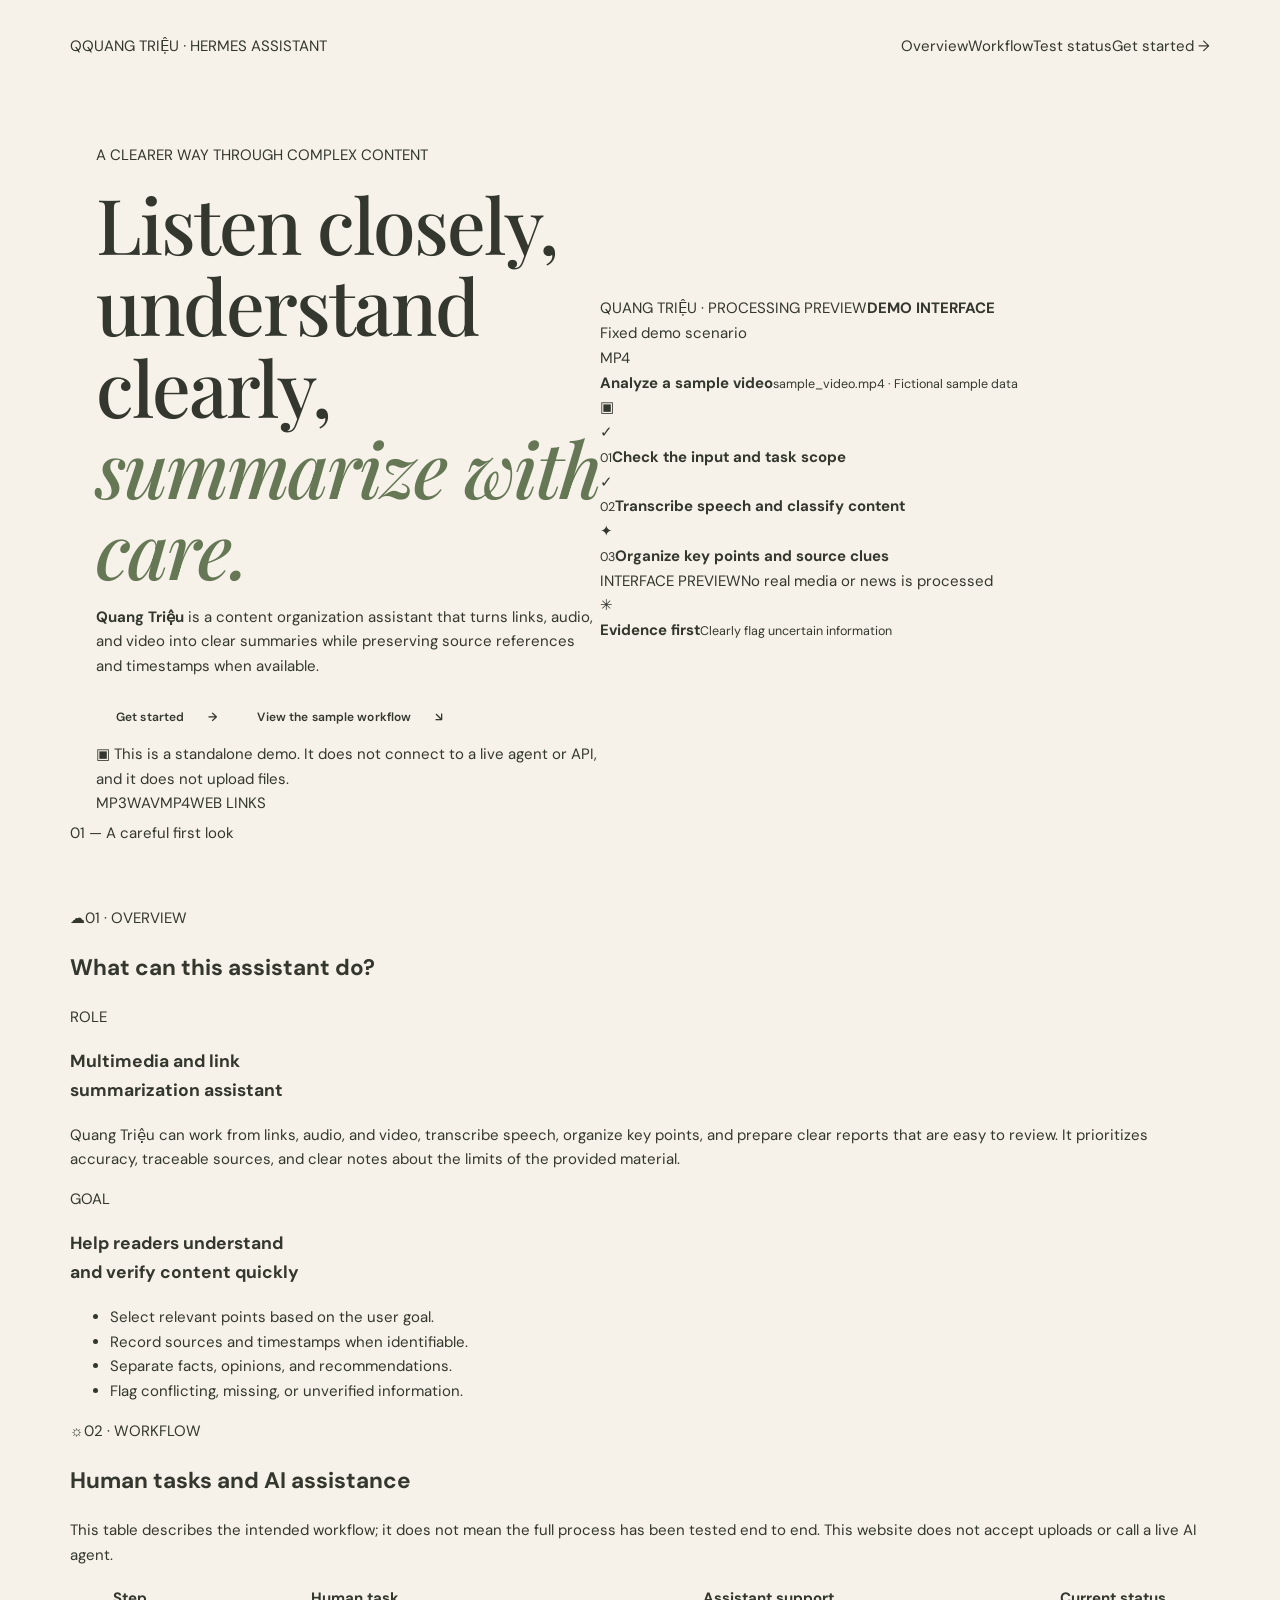
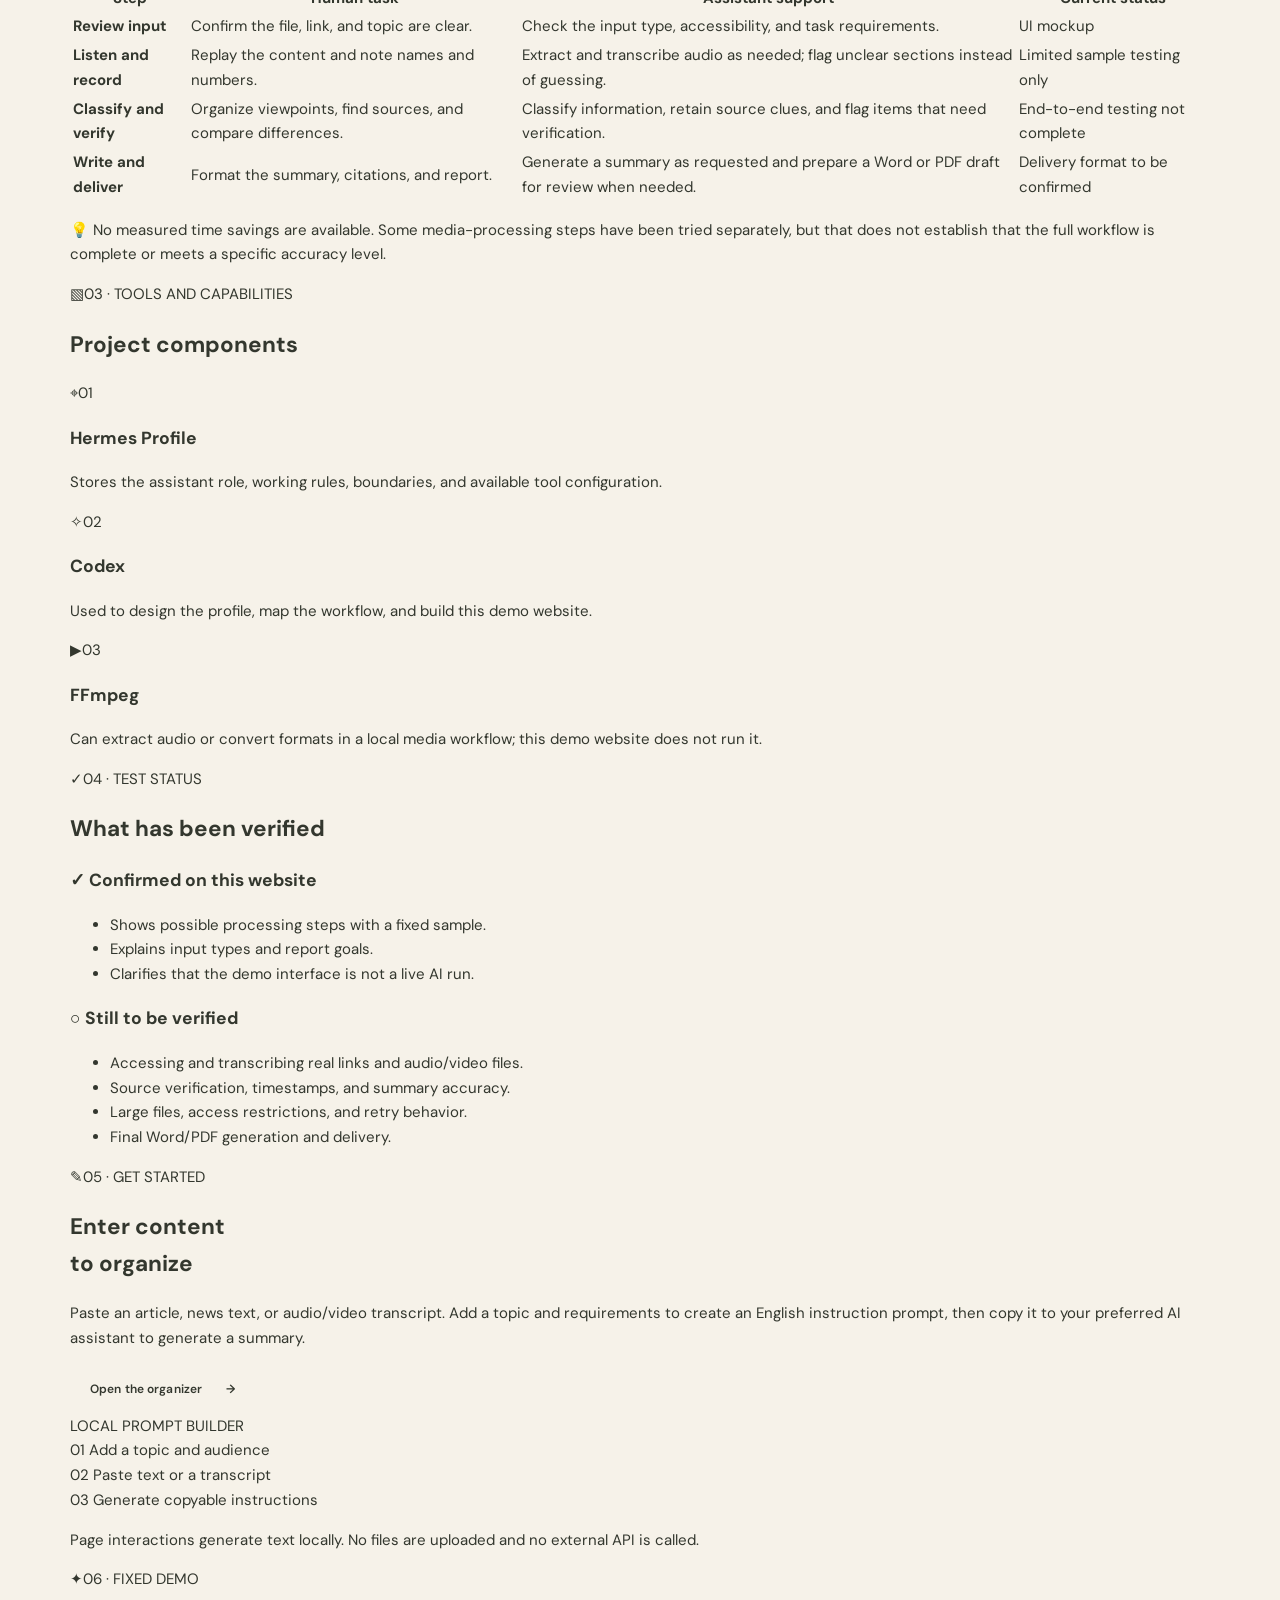
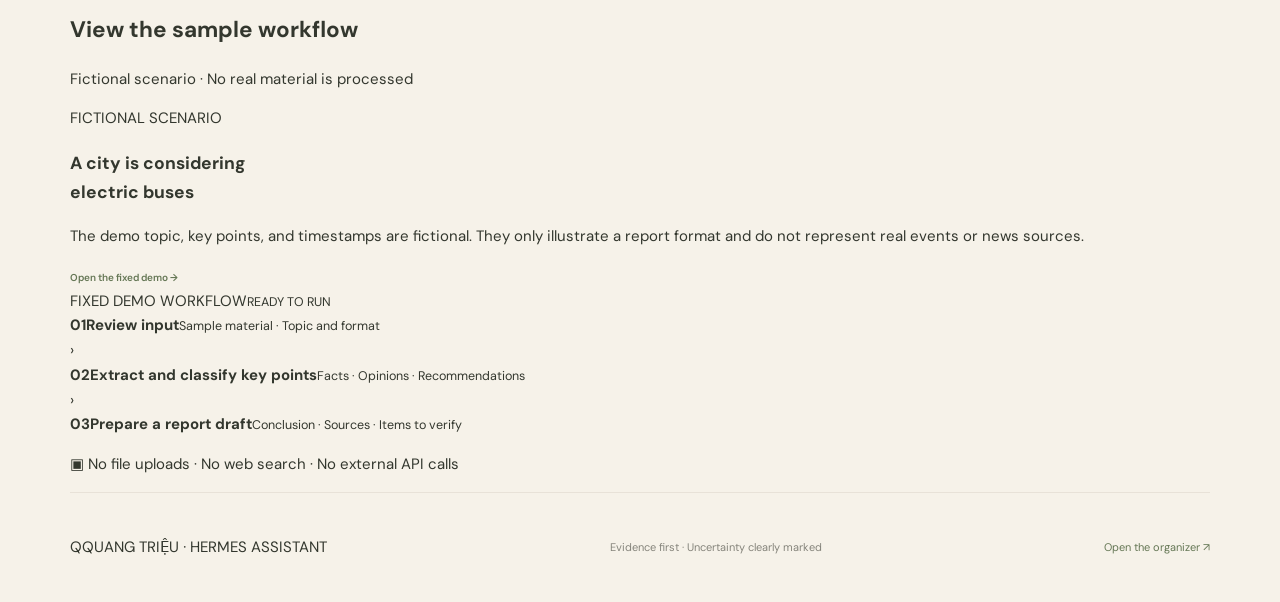
==== commit d52ab916: "Restore Quang Triệu content in index.html" ====
--- a/index.html
+++ b/index.html
@@ -3,106 +3,70 @@
 <head>
   <meta charset="utf-8">
   <meta name="viewport" content="width=device-width, initial-scale=1">
-  <meta name="theme-color" content="#f6f2e9">
-  <meta name="description" content="Kaytlin is a gentle garden-inspired space to tend to your day, one small thing at a time.">
-  <title>Kaytlin — Make room for your day</title>
-  <link rel="preconnect" href="https://fonts.googleapis.com">
-  <link rel="preconnect" href="https://fonts.gstatic.com" crossorigin>
-  <link href="https://fonts.googleapis.com/css2?family=DM+Sans:wght@400;500;600;700&family=Playfair+Display:ital,wght@0,500;0,600;0,700;1,500;1,600&display=swap" rel="stylesheet">
-  <link rel="stylesheet" href="style.css">
-  <script src="app.js" defer></script>
+  <meta name="theme-color" content="#f4f2ec">
+  <meta name="description" content="Quang Triệu is a content organization assistant concept for links, audio, and video, with source clues and clear notes about limits.">
+  <title>Quang Triệu · Content Organizer</title>
+  <link rel="preconnect" href="https://fonts.googleapis.com"><link rel="preconnect" href="https://fonts.gstatic.com" crossorigin>
+  <link href="https://fonts.googleapis.com/css2?family=DM+Mono:wght@400;500&family=DM+Sans:wght@400;500;600;700&family=Playfair+Display:ital,wght@0,500;0,600;0,700;1,500&display=swap" rel="stylesheet">
+  <link rel="stylesheet" href="style.css"><script src="app.js" defer></script>
 </head>
-<body class="landing-page">
+<body class="content-site">
   <header class="site-header wrap">
-    <a class="wordmark" href="index.html" aria-label="Kaytlin home"><span class="brand-flower">✿</span> kaytlin<span class="wordmark-period">.</span></a>
-    <nav class="top-nav" aria-label="Main navigation">
-      <a href="#overview">Overview</a><a href="#rhythm">Daily rhythm</a><a href="#planner">Your planner</a><a class="button button-small button-ink" href="workbench.html">Open your planner <span aria-hidden="true">↗</span></a>
-    </nav>
-    <button class="menu-toggle" aria-label="Open navigation" aria-expanded="false">☰</button>
+    <a class="brand" href="index.html"><span class="brand-mark">Q</span><span>QUANG TRIỆU <i>·</i> HERMES ASSISTANT</span></a>
+    <nav class="main-nav" aria-label="Main navigation"><a href="#overview">Overview</a><a href="#workflow">Workflow</a><a href="#status">Test status</a><a class="nav-cta" href="workbench.html">Get started <span>→</span></a></nav>
+    <button class="menu-toggle" type="button" aria-label="Open navigation" aria-expanded="false">☰</button>
   </header>
-
   <main>
-    <section class="hero wrap" id="overview">
+    <section class="hero wrap" id="top">
       <div class="hero-copy">
-        <p class="eyebrow"><span class="eyebrow-line"></span> A SMALL SPACE TO COME BACK TO YOURSELF</p>
-        <h1>Make room<br>for your <em>day.</em></h1>
-        <p class="hero-lede">A softer place for your plans, hopes, and everything in between. Take a breath, find your next small step, and let the rest wait.</p>
-        <a class="button button-olive" href="workbench.html">Step into your space <span aria-hidden="true">→</span></a>
-        <p class="hand-note">No perfect mornings required <span>♡</span></p>
+        <p class="kicker"><span class="kicker-dot"></span> A CLEARER WAY THROUGH COMPLEX CONTENT</p>
+        <h1>Listen closely,<br>understand clearly,<br><em>summarize with care.</em></h1>
+        <p class="hero-intro"><strong>Quang Triệu</strong> is a content organization assistant that turns links, audio, and video into clear summaries while preserving source references and timestamps when available.</p>
+        <div class="hero-actions"><a class="button button-primary" href="workbench.html">Get started <span>→</span></a><a class="button button-quiet" href="#demo">View the sample workflow <span>↘</span></a></div>
+        <div class="scope-note"><span>▣</span> This is a standalone demo. It does not connect to a live agent or API, and it does not upload files.</div>
+        <div class="formats"><span>MP3</span><span>WAV</span><span>MP4</span><span>WEB LINKS</span></div>
       </div>
-      <div class="hero-art" aria-label="Illustration of a garden planner with a sprig of flowers">
-        <div class="sun-doodle">✳</div><span class="orbit orbit-one"></span><span class="orbit orbit-two"></span>
-        <div class="planner-shadow"></div>
-        <article class="planner-sheet">
-          <div class="sheet-top"><span>THE LITTLE GARDEN PLANNER</span><span>№ 01</span></div>
-          <div class="sheet-date">A lovely day<br>to begin again.</div>
-          <div class="sheet-rule"></div>
-          <div class="sheet-label">TODAY, GENTLY</div>
-          <div class="planner-task"><i></i><span>Water the good things</span></div>
-          <div class="planner-task"><i></i><span>One thing at a time</span></div>
-          <div class="planner-task"><i class="checked">✓</i><span class="crossed">Take a slow breath</span></div>
-          <div class="sheet-flower">✿</div>
-          <div class="sheet-bottom">LET YOURSELF GROW AT YOUR OWN PACE</div>
-        </article>
-        <div class="flower-sprig" aria-hidden="true"><svg viewBox="0 0 150 270" fill="none"><path d="M89 260C85 208 76 161 87 112C94 82 106 52 112 12M83 203C61 181 45 161 32 132M86 170C108 147 120 130 132 104M84 132C68 110 61 92 55 68" stroke="#657755" stroke-width="3" stroke-linecap="round"/><path d="M81 190C53 187 49 173 46 162C64 161 78 170 81 190ZM94 160C103 136 122 132 132 133C128 151 112 162 94 160ZM76 115C51 110 45 93 46 81C64 84 77 97 76 115ZM104 79C105 54 121 44 133 43C132 62 122 77 104 79Z" fill="#A9B596"/><path d="M107 21C97 10 102 2 112 3C117 -4 127 1 124 9C133 15 127 25 118 23C114 31 105 28 107 21Z" fill="#D58B72"/><path d="M50 76C42 64 48 57 56 63C66 60 69 70 63 76C67 86 57 91 51 84C42 88 37 79 50 76Z" fill="#C5B4D1"/><path d="M128 96C119 86 124 80 132 85C141 82 146 91 139 97C143 106 133 111 128 103C119 106 115 98 128 96Z" fill="#DDAE8A"/></svg></div>
-        <div class="art-caption"><span>01</span> A little tending<br>goes a long way</div>
-        <span class="art-star">✳</span>
+      <div class="hero-preview">
+        <div class="preview-topline"><div class="window-dots"><i></i><i></i><i></i></div><span>QUANG TRIỆU · PROCESSING PREVIEW</span><b>DEMO INTERFACE</b></div>
+        <div class="preview-content"><div class="preview-status"><span class="status-pulse"></span> Fixed demo scenario</div><div class="preview-file"><span class="file-type">MP4</span><div><strong>Analyze a sample video</strong><small>sample_video.mp4 · Fictional sample data</small></div><span class="file-lock">▣</span></div><div class="preview-step"><span class="step-done">✓</span><div><small>01</small><strong>Check the input and task scope</strong></div></div><div class="preview-step"><span class="step-done">✓</span><div><small>02</small><strong>Transcribe speech and classify content</strong></div></div><div class="preview-step"><span class="step-current">✦</span><div><small>03</small><strong>Organize key points and source clues</strong></div></div><div class="preview-footer"><span>INTERFACE PREVIEW</span><span>No real media or news is processed</span></div></div>
+        <div class="evidence-chip"><span>✳</span><div><strong>Evidence first</strong><small>Clearly flag uncertain information</small></div></div>
       </div>
+      <div class="hero-index">01 <span>—</span> A careful first look</div>
     </section>
 
-    <section class="welcome-strip">
-      <div class="wrap strip-inner"><span class="strip-flower">✿</span><p>A planner for the days as they are — <em>not just the days you imagined.</em></p><span class="strip-flower">✿</span></div>
-    </section>
+    <section class="section-block overview-section" id="overview"><div class="wrap">
+      <div class="section-label"><span>☁</span><span>01 · OVERVIEW</span></div><h2>What can this assistant do?</h2>
+      <div class="overview-grid"><article class="info-panel"><span class="mini-label">ROLE</span><h3>Multimedia and link<br>summarization assistant</h3><p>Quang Triệu can work from links, audio, and video, transcribe speech, organize key points, and prepare clear reports that are easy to review. It prioritizes accuracy, traceable sources, and clear notes about the limits of the provided material.</p></article><article class="goal-panel"><span class="mini-label">GOAL</span><h3>Help readers understand<br>and verify content quickly</h3><ul><li>Select relevant points based on the user goal.</li><li>Record sources and timestamps when identifiable.</li><li>Separate facts, opinions, and recommendations.</li><li>Flag conflicting, missing, or unverified information.</li></ul></article></div>
+    </div></section>
 
-    <section class="intro-section wrap" id="rhythm">
-      <div class="section-heading"><p class="eyebrow"><span class="eyebrow-line"></span> 01 · A GENTLER RHYTHM</p><h2>Plans can feel like<br><em>care, too.</em></h2></div>
-      <div class="intro-grid">
-        <p class="intro-text">Kaytlin is a personal corner to gather the little things that make a day yours. Keep a few tasks in view, nurture a goal, check in with yourself, and leave a note for later.</p>
-        <div class="feature-notes">
-          <article><span class="feature-icon icon-peach">✎</span><div><h3>A clear place for today</h3><p>See your tasks and small wins without making the day feel bigger.</p></div></article>
-          <article><span class="feature-icon icon-lilac">❀</span><div><h3>Room for the long view</h3><p>Break a meaningful goal into kind, manageable steps.</p></div></article>
-          <article><span class="feature-icon icon-sage">☼</span><div><h3>A moment to check in</h3><p>Name how you feel, jot down a thought, and keep what matters close.</p></div></article>
-        </div>
-      </div>
-    </section>
+    <section class="section-block workflow-section" id="workflow"><div class="wrap">
+      <div class="section-label"><span>☼</span><span>02 · WORKFLOW</span></div><h2>Human tasks and AI assistance</h2><p class="section-lede">This table describes the intended workflow; it does not mean the full process has been tested end to end. This website does not accept uploads or call a live AI agent.</p>
+      <div class="table-scroll"><table class="workflow-table"><thead><tr><th>Step</th><th>Human task</th><th>Assistant support</th><th>Current status</th></tr></thead><tbody>
+        <tr><td><b>Review input</b></td><td>Confirm the file, link, and topic are clear.</td><td>Check the input type, accessibility, and task requirements.</td><td><span class="status-tag">UI mockup</span></td></tr>
+        <tr><td><b>Listen and record</b></td><td>Replay the content and note names and numbers.</td><td>Extract and transcribe audio as needed; flag unclear sections instead of guessing.</td><td><span class="status-tag status-peach">Limited sample testing only</span></td></tr>
+        <tr><td><b>Classify and verify</b></td><td>Organize viewpoints, find sources, and compare differences.</td><td>Classify information, retain source clues, and flag items that need verification.</td><td><span class="status-tag status-lilac">End-to-end testing not complete</span></td></tr>
+        <tr><td><b>Write and deliver</b></td><td>Format the summary, citations, and report.</td><td>Generate a summary as requested and prepare a Word or PDF draft for review when needed.</td><td><span class="status-tag">Delivery format to be confirmed</span></td></tr>
+      </tbody></table></div>
+      <p class="table-note"><span>💡</span> No measured time savings are available. Some media-processing steps have been tried separately, but that does not establish that the full workflow is complete or meets a specific accuracy level.</p>
+    </div></section>
 
-    <section class="rhythm-section wrap" aria-labelledby="rhythm-title">
-      <div class="section-heading"><p class="eyebrow"><span class="eyebrow-line"></span> 02 · A LITTLE FLOW FOR YOUR DAY</p><h2 id="rhythm-title">Tend to today,<br><em>one thing at a time.</em></h2></div>
-      <div class="rhythm-table-wrap"><table class="rhythm-table"><thead><tr><th>Step</th><th>Your moment</th><th>A gentle place to begin</th></tr></thead><tbody>
-        <tr><td><span class="step-number">01</span></td><td><strong>Arrive</strong><small>Daily Check-in</small></td><td>Choose a feeling and leave yourself a few words.</td></tr>
-        <tr><td><span class="step-number">02</span></td><td><strong>Notice</strong><small>Today</small></td><td>See what matters now, with space around it.</td></tr>
-        <tr><td><span class="step-number">03</span></td><td><strong>Tend</strong><small>Tasks &amp; Goals</small></td><td>Choose a small next step and let progress be gradual.</td></tr>
-        <tr><td><span class="step-number">04</span></td><td><strong>Keep</strong><small>Notes</small></td><td>Write down a thought to return to whenever you like.</td></tr>
-      </tbody></table></div>
-      <p class="rhythm-footnote">There is no streak to maintain and nothing to catch up on. Your day can be just one small thing.</p>
-    </section>
+    <section class="section-block tools-section"><div class="wrap">
+      <div class="section-label"><span>▧</span><span>03 · TOOLS AND CAPABILITIES</span></div><h2>Project components</h2>
+      <div class="tool-grid"><article class="tool-card"><span class="tool-icon">⌖</span><span class="tool-index">01</span><h3>Hermes Profile</h3><p>Stores the assistant role, working rules, boundaries, and available tool configuration.</p></article><article class="tool-card"><span class="tool-icon">✧</span><span class="tool-index">02</span><h3>Codex</h3><p>Used to design the profile, map the workflow, and build this demo website.</p></article><article class="tool-card"><span class="tool-icon">▶</span><span class="tool-index">03</span><h3>FFmpeg</h3><p>Can extract audio or convert formats in a local media workflow; this demo website does not run it.</p></article></div>
+    </div></section>
 
-    <section class="garden-section wrap" id="planner">
-      <div class="garden-heading"><div><p class="eyebrow"><span class="eyebrow-line"></span> 03 · WHAT LIVES IN YOUR PLANNER</p><h2>Five little places<br>to <em>make your own.</em></h2></div><p>Move between each page as your day calls for it. Your planner stays simple, personal, and easy to return to.</p></div>
-      <div class="garden-cards">
-        <article class="garden-card garden-card-wide"><span class="garden-card-icon icon-sage">☼</span><span class="garden-card-num">01</span><h3>Today</h3><p>A kind overview of your day, with a short task list and a place to pause.</p><span class="garden-card-mark">✿</span></article>
-        <article class="garden-card garden-card-peach"><span class="garden-card-icon icon-peach">☷</span><span class="garden-card-num">02</span><h3>Tasks</h3><p>Add a task, mark it done, or clear it when it no longer belongs.</p><span class="garden-card-mark">✳</span></article>
-        <article class="garden-card garden-card-lilac"><span class="garden-card-icon icon-lilac">❀</span><span class="garden-card-num">03</span><h3>Goals</h3><p>Break a bigger hope into smaller steps and see your progress grow.</p><span class="garden-card-mark">✿</span></article>
-        <article class="garden-card garden-card-blush"><span class="garden-card-icon icon-peach">♡</span><span class="garden-card-num">04</span><h3>Daily Check-in</h3><p>Choose how you feel and save a few words about this moment.</p><span class="garden-card-mark">☼</span></article>
-        <article class="garden-card garden-card-note"><span class="garden-card-icon icon-sage">✎</span><span class="garden-card-num">05</span><h3>Notes</h3><p>A page for reminders, ideas, and thoughts that want somewhere to land.</p><span class="garden-card-mark">❧</span></article>
-      </div>
-    </section>
+    <section class="section-block status-section" id="status"><div class="wrap">
+      <div class="section-label"><span>✓</span><span>04 · TEST STATUS</span></div><h2>What has been verified</h2>
+      <div class="status-columns"><article><h3><span class="status-check">✓</span> Confirmed on this website</h3><ul><li>Shows possible processing steps with a fixed sample.</li><li>Explains input types and report goals.</li><li>Clarifies that the demo interface is not a live AI run.</li></ul></article><article><h3><span class="status-unchecked">○</span> Still to be verified</h3><ul><li>Accessing and transcribing real links and audio/video files.</li><li>Source verification, timestamps, and summary accuracy.</li><li>Large files, access restrictions, and retry behavior.</li><li>Final Word/PDF generation and delivery.</li></ul></article></div>
+    </div></section>
 
-    <section class="storage-section wrap" aria-labelledby="storage-title">
-      <div class="storage-card"><div class="storage-copy"><p class="eyebrow"><span class="eyebrow-line"></span> 04 · YOUR SPACE, YOUR PACE</p><h2 id="storage-title">A private little<br><em>corner of your browser.</em></h2><p>Your planner entries are saved in local storage in the browser you are using now. Kaytlin is a static website; there is no account setup or server sync.</p></div><div class="storage-list"><div><span>✓</span><p>Tasks, goals, check-ins, and notes stay in this browser.</p></div><div><span>✓</span><p>Pick up where you left off on this device.</p></div><div><span>—</span><p>No AI assistant, notifications, or multi-device sync is connected.</p></div></div><span class="storage-flower">✿</span></div>
-    </section>
+    <section class="section-block start-section" id="start"><div class="wrap start-grid"><div><div class="section-label"><span>✎</span><span>05 · GET STARTED</span></div><h2>Enter content<br>to organize</h2><p class="section-lede">Paste an article, news text, or audio/video transcript. Add a topic and requirements to create an English instruction prompt, then copy it to your preferred AI assistant to generate a summary.</p><a class="button button-primary" href="workbench.html">Open the organizer <span>→</span></a></div><div class="start-preview"><span class="preview-stamp">LOCAL PROMPT BUILDER</span><div class="preview-line"><span>01</span> Add a topic and audience</div><div class="preview-line"><span>02</span> Paste text or a transcript</div><div class="preview-line"><span>03</span> Generate copyable instructions</div><p>Page interactions generate text locally. No files are uploaded and no external API is called.</p></div></div></section>
 
-    <section class="invite-section wrap" id="start">
-      <div class="invite-card"><div class="invite-leaves" aria-hidden="true">❧</div><p class="eyebrow">05 · A FRESH PAGE IS WAITING</p><h2>Start where<br><em>you are.</em></h2><p>Nothing to catch up on. Just a quiet space to begin with one small thing.</p><a class="button button-cream" href="workbench.html">Open your planner <span aria-hidden="true">→</span></a><span class="invite-doodle">✿</span></div>
-    </section>
-
-    <section class="sample-section wrap" id="sample">
-      <div class="section-heading"><p class="eyebrow"><span class="eyebrow-line"></span> 06 · A LITTLE LOOK INSIDE</p><h2>A day can be<br><em>small and still matter.</em></h2><p class="sample-intro">A fixed planner preview, just to show the feel of a page. These are example entries, not your saved information.</p></div>
-      <div class="sample-board"><div class="sample-rail"><span>✿</span><small>YOUR LITTLE GARDEN</small><b class="current">☼ &nbsp; Today</b><b>☷ &nbsp; Tasks</b><b>❀ &nbsp; Goals</b><b>♡ &nbsp; Check-in</b><b>✎ &nbsp; Notes</b></div><div class="sample-page"><div class="sample-page-head"><span>YOUR DAY, AT YOUR PACE</span><span>№ 01</span></div><h3>Good things grow<br><em>one day at a time.</em></h3><div class="sample-columns"><div><small>A LITTLE LIST</small><p><i class="sample-check">✓</i> Water the plants</p><p><i></i> Take a short walk</p><p><i></i> Send the kind note</p></div><div class="sample-mood"><small>A MOMENT TO KEEP</small><b>✿</b><p>Hopeful</p><span>A little at a time is still forward.</span></div></div><div class="sample-bottom">A quiet preview · Start your own page whenever you're ready.</div></div></div>
-      <p class="sample-link"><a class="text-link" href="workbench.html">Open the personal planner →</a></p>
-    </section>
+    <section class="section-block demo-section" id="demo"><div class="wrap">
+      <div class="section-label"><span>✦</span><span>06 · FIXED DEMO</span></div><h2>View the sample workflow</h2><p class="section-lede">Fictional scenario · No real material is processed</p>
+      <div class="demo-card"><div class="demo-copy"><span class="mini-label">FICTIONAL SCENARIO</span><h3>A city is considering<br>electric buses</h3><p>The demo topic, key points, and timestamps are fictional. They only illustrate a report format and do not represent real events or news sources.</p><a class="text-link" href="workbench.html#demo">Open the fixed demo <span>→</span></a></div><div class="demo-preview"><div class="demo-preview-top"><span><i></i> FIXED DEMO WORKFLOW</span><small>READY TO RUN</small></div><div class="demo-progress"><div><b>01</b><strong>Review input</strong><small>Sample material · Topic and format</small></div><span>›</span><div><b>02</b><strong>Extract and classify key points</strong><small>Facts · Opinions · Recommendations</small></div><span>›</span><div><b>03</b><strong>Prepare a report draft</strong><small>Conclusion · Sources · Items to verify</small></div></div><p class="demo-lock">▣ No file uploads · No web search · No external API calls</p></div></div>
+    </div></section>
   </main>
-
-  <footer class="site-footer wrap"><a class="wordmark" href="index.html"><span class="brand-flower">✿</span> kaytlin<span class="wordmark-period">.</span></a><p>A gentle little space for everyday life.</p><a href="workbench.html">Go to your planner ↗</a></footer>
+  <footer class="site-footer wrap"><a class="brand" href="index.html"><span class="brand-mark">Q</span><span>QUANG TRIỆU <i>·</i> HERMES ASSISTANT</span></a><p>Evidence first · Uncertainty clearly marked</p><a href="workbench.html">Open the organizer ↗</a></footer>
 </body>
 </html>
--- a/style.css
+++ b/style.css
@@ -4,4 +4,8 @@
 .workbench-page{min-height:100vh;background:#f4f1e9}.workbench-header{height:69px;background:#fbf9f3;border-bottom:1px solid #eae5da;display:flex;align-items:center;justify-content:space-between;padding:0 35px}.workbench-header .wordmark{font-size:22px}.header-greeting{font:italic 14px var(--serif);color:#808074}.header-greeting span{color:#c79179;margin-left:5px}.home-link{font-size:11px;color:#74766c}.workbench-layout{min-height:calc(100vh - 69px);display:grid;grid-template-columns:230px 1fr;max-width:1500px;margin:auto}.sidebar{background:#ebece2;border-right:1px solid #e0e1d6;padding:36px 20px 23px 26px;display:flex;flex-direction:column;min-height:calc(100vh - 69px)}.sidebar-intro{display:flex;gap:10px;align-items:center;color:#85887a;font-size:8px;font-weight:700;letter-spacing:.14em;padding:5px 10px 26px}.mini-flower{color:var(--olive);font-size:17px}.side-nav{display:grid;gap:6px}.nav-item{height:42px;display:flex;align-items:center;gap:12px;padding:0 11px;border-radius:3px;color:#686b61;font-size:12px;transition:background .2s}.nav-item>span{font-size:16px;width:17px;text-align:center;color:#838a75}.nav-item:hover{background:#f5f3ed}.nav-item.active{background:#dfe4d7;color:#45553b;font-weight:600}.nav-count{margin-left:auto;font-size:10px;color:#8b8e82;font-weight:500}.sidebar-bottom{margin-top:auto;text-align:center;position:relative;padding-top:60px}.sidebar-quote{font:italic 17px/1.55 var(--serif);color:#72766a}.sidebar-sprout{font-size:45px;color:#8d9c7d;margin:17px 0 2px}.sidebar-bottom p{font-size:9px;color:#98998f}.dashboard-main{width:min(100%,1030px);padding:54px 6.4% 24px;margin:0 auto}.dashboard-top{display:flex;justify-content:space-between;align-items:center;margin-bottom:39px}.dashboard-main h1{font-size:44px;letter-spacing:-1.2px}.dashboard-top .eyebrow,.section-topline .eyebrow{margin-bottom:15px}.today-date{font-size:11px;color:#89897f;margin:15px 0 0}.date-stamp{width:81px;height:87px;background:#fbf9f3;border:1px solid #e9e2d5;display:flex;flex-direction:column;align-items:center;justify-content:center;position:relative;box-shadow:3px 3px 0 #e7e0d4;transform:rotate(3deg)}.date-stamp span{font:500 30px var(--serif);line-height:1}.date-stamp small{font-size:8px;letter-spacing:.12em;color:#7a7e70;margin-top:4px}.date-stamp i{position:absolute;right:-8px;top:-9px;color:#cc987c;font-style:normal}.today-grid{display:grid;grid-template-columns:1.2fr .8fr;gap:19px}.paper-card{background-color:var(--paper);background-image:radial-gradient(#c8c1b11a .7px,transparent .7px);background-size:9px 9px;border:1px solid #ebe6dc;box-shadow:var(--shadow);padding:25px 25px 23px;position:relative}.today-tasks-card,.day-note-card{min-height:300px}.card-heading{display:flex;align-items:center;justify-content:space-between;gap:16px}.paper-card h2{font:500 22px/1.25 var(--serif);margin:6px 0 0}.text-link{font-size:10px;color:var(--olive);font-weight:600;white-space:nowrap}.quick-task-form,.add-form{display:flex;gap:9px;margin-top:21px}.quick-task-form input,.add-form input{min-width:0;flex:1;background:#f8f6f0;border:1px solid #eee9df;border-radius:2px;padding:11px 12px;font-size:11px;color:var(--ink);outline:none}.quick-task-form input:focus,.add-form input:focus,textarea:focus{border-color:#a9b39a;box-shadow:0 0 0 3px #68795314}.quick-task-form button{width:38px;border:0;background:#e5e9df;color:var(--olive);font-size:23px;cursor:pointer;border-radius:2px}.task-list{display:grid}.task-row{display:flex;align-items:center;gap:11px;padding:11px 0;border-bottom:1px solid #f0ece4;font-size:11px;color:#606158}.task-check{width:15px;height:15px;flex:none;border:1px solid #adb49e;border-radius:50%;background:transparent;display:grid;place-items:center;padding:0;cursor:pointer;color:white;font-size:9px}.task-row.done .task-check{background:var(--olive);border-color:var(--olive)}.task-row.done .task-text{text-decoration:line-through;color:#a5a397}.task-text{flex:1}.task-delete{border:0;background:transparent;color:#b5aaa0;font-size:17px;padding:0 3px;cursor:pointer;opacity:.45}.task-row:hover .task-delete,.task-delete:focus{opacity:1}.task-list:empty{display:none}.soft-button{margin-top:16px;padding:8px 12px;background:#f0f1e9;border:0;color:#647353;border-radius:2px;font-size:10px;cursor:pointer}.soft-button span{margin-left:13px}.day-note-card{background-color:#f5eee8;padding:25px 25px}.day-note-card h2{font-size:27px;line-height:1.25;margin-top:32px}.day-note-card>p{font-size:11px;color:#858078;margin:12px 0 23px}.day-note-card .text-link{position:relative;z-index:1}.note-flower{position:absolute;right:24px;top:48px;font-size:23px;color:#c78c74}.day-note-lines{height:1px;background:#dcd0c5;margin-top:12px}.today-lower-grid{display:grid;grid-template-columns:1fr 1fr;gap:19px;margin-top:19px}.goal-peek-card,.saved-peek-card{min-height:180px}.goal-sparkle{color:#c7967e;font-size:20px}.goal-preview{margin:14px 0 10px}.goal-preview-title{font:15px var(--serif)}.progress-track{height:5px;background:#ebe9df;border-radius:9px;margin:9px 0 5px;overflow:hidden}.progress-fill{height:100%;background:#82916f;border-radius:9px;transition:width .25s}.progress-meta{font-size:9px;color:#929187;display:flex;justify-content:space-between}.saved-icon{position:absolute;right:25px;top:23px;color:#ca937d;font-size:21px}.saved-peek-card h2{margin-top:9px}.empty-note,.saved-preview{font:italic 12px/1.6 var(--serif);color:#8d8a80;margin:13px 0}.saved-peek-card .text-link{display:inline-block;margin-top:3px}.storage-note{text-align:center;font-size:9px;color:#96958b;margin:24px 0 10px}.storage-note span{color:#879375;margin-right:6px}.mobile-dash-nav{display:none}.dash-view{display:none}.dash-view.is-visible{display:block;animation:fade-in .25s ease}@keyframes fade-in{from{opacity:.45;transform:translateY(3px)}to{opacity:1;transform:translateY(0)}}.section-topline{margin-bottom:29px}.section-topline .view-intro{color:#83837a;font-size:12px;max-width:425px;margin:15px 0 0}.full-card{min-height:370px}.full-card .card-heading h2{font-size:25px}.task-total{font-size:10px;color:#929187}.add-form{margin:24px 0 14px}.add-form .button{padding:10px 15px;white-space:nowrap}.filter-tabs{display:flex;gap:5px;padding:8px 0 5px;border-bottom:1px solid #eee9df}.filter-tab{border:0;background:transparent;color:#909087;font-size:10px;padding:7px 11px;cursor:pointer}.filter-tab.active{background:#e8ebe2;color:#536447;border-radius:2px;font-weight:600}.full-task-list .task-row{padding:14px 3px;font-size:12px}.full-task-list .task-delete{opacity:.55}.empty-garden{padding:35px 15px;text-align:center;color:#929187;font:italic 13px/1.6 var(--serif)}.empty-garden span{font-style:normal;font-size:25px;color:#a5ad98}.empty-garden p{margin:7px}.goal-list{display:grid;gap:15px;margin-top:24px}.goal-item{background:#faf8f2;border:1px solid #eee9df;padding:17px 18px}.goal-item-head{display:flex;align-items:flex-start;gap:12px}.goal-name{font:17px var(--serif);flex:1}.goal-delete{background:none;border:0;color:#b1a89e;cursor:pointer;font-size:16px}.goal-progress-row{display:flex;align-items:center;gap:10px;margin-top:15px}.goal-progress-row .progress-track{flex:1;margin:0}.goal-progress-row span{font-size:9px;color:#85877c;min-width:32px;text-align:right}.steps-list{list-style:none;padding:0;margin:13px 0 0;display:grid;gap:7px}.steps-list li{display:flex;align-items:center;gap:8px;font-size:10px;color:#707168}.step-toggle{width:13px;height:13px;border:1px solid #b0b7a3;border-radius:50%;background:transparent;color:white;font-size:8px;padding:0;cursor:pointer}.steps-list li.done .step-toggle{background:var(--olive);border-color:var(--olive)}.steps-list li.done .step-label{text-decoration:line-through;color:#a09f94}.step-remove{border:0;background:transparent;color:#b5aaa0;margin-left:auto;cursor:pointer;opacity:.5}.goal-step-form{display:flex;gap:7px;margin-top:12px}.goal-step-form input{min-width:0;flex:1;border:1px solid #eee9df;background:#fffdf8;padding:8px 9px;font-size:10px}.goal-step-form button{border:0;background:#e5e9df;color:var(--olive);width:31px;font-size:17px;cursor:pointer}.checkin-card{max-width:690px;padding:30px 32px}.checkin-card h2{font-size:27px;margin:10px 0 19px}.mood-options{display:flex;gap:10px;margin:20px 0 23px;flex-wrap:wrap}.mood-choice{width:86px;min-height:76px;background:#faf8f2;border:1px solid #eee9df;border-radius:3px;display:flex;flex-direction:column;align-items:center;justify-content:center;gap:4px;cursor:pointer;transition:all .16s}.mood-choice span{font-size:23px;color:#788469}.mood-choice small{font-size:9px;color:#75766c}.mood-choice:hover,.mood-choice.selected{border-color:#9eaa90;background:#e9ece3;transform:translateY(-2px)}.mood-choice[data-mood="Tender"] span{color:#bf8c80}.mood-choice[data-mood="Low-key"] span{color:#9685a5}.field-label{display:block;font-size:10px;font-weight:600;margin-bottom:8px}.field-label span{font-weight:400;color:#98968c}.checkin-card textarea,.notes-card textarea{width:100%;resize:vertical;background:#fbf9f4;border:1px solid #eee9df;border-radius:2px;padding:12px;font-size:11px;line-height:1.7;color:var(--ink);outline:none}.form-footer{display:flex;align-items:center;justify-content:space-between;gap:15px;margin-top:14px}.form-footer>span{font-size:9px;color:#97958a}.form-footer .button{padding:11px 15px}.past-checkin-card{margin-top:20px;max-width:690px}.checkin-history{display:grid;gap:9px;margin-top:16px}.history-entry{padding:12px 13px;background:#faf8f2;border-left:2px solid #d0d8c4}.history-entry-head{display:flex;gap:10px;align-items:center;font-size:10px;color:#5e6654}.history-entry-head strong{font-weight:600}.history-entry p{font:italic 12px/1.5 var(--serif);color:#848177;margin:7px 0 0}.notes-card{padding:28px 30px 17px;max-width:760px}.notes-top{display:flex;justify-content:space-between;align-items:center}.notes-top h2{font-size:24px}.notes-flower{font-size:28px;color:#c3917a}.notes-card textarea{margin-top:21px;min-height:310px;line-height:2;background-color:#fffdf8;background-image:linear-gradient(transparent 31px,#ebe7dd 32px);background-size:100% 32px;padding:4px 12px;border:0;border-radius:0}.notes-card textarea:focus{box-shadow:none;background-image:linear-gradient(transparent 31px,#c9d0be 32px)}.notes-footer{display:flex;justify-content:space-between;padding:12px 2px 0;color:#99978c;font-size:9px}.notes-footer>span:first-child{display:flex;align-items:center;gap:7px}.save-dot{width:6px;height:6px;background:#8ea17d;border-radius:50%}.notes-whisper{font:italic 12px var(--serif);color:#918e83;margin:16px 5px}.dashboard-footer{border-top:1px solid #e4dfd4;margin-top:30px;padding-top:16px;text-align:center;color:#97958c;font-size:9px}.dashboard-footer>span{color:#82916f}.dashboard-footer a{margin-left:12px;color:var(--olive)}.sr-only{position:absolute;width:1px;height:1px;padding:0;margin:-1px;overflow:hidden;clip:rect(0,0,0,0);white-space:nowrap;border:0}
 @media(max-width:900px){.wrap{width:min(100% - 42px,720px)}.hero{grid-template-columns:1fr 1fr;min-height:555px}.hero-copy{padding-left:0}.hero h1{font-size:60px}.hero-art{transform:scale(.88)}.intro-grid{gap:45px}.workbench-layout{grid-template-columns:190px 1fr}.sidebar{padding-inline:16px}.dashboard-main{padding-inline:5%}.dashboard-main h1{font-size:39px}.today-grid,.today-lower-grid{gap:12px}.paper-card{padding:20px}.day-note-card h2{font-size:24px}}
 @media(max-width:650px){body{font-size:14px}.wrap{width:calc(100% - 38px)}.site-header{height:70px}.top-nav{display:none;position:absolute;z-index:10;top:60px;left:16px;right:16px;padding:17px;background:#fffdf8;box-shadow:var(--shadow);flex-direction:column;align-items:stretch;gap:15px}.top-nav.open{display:flex}.top-nav .button{align-self:flex-start}.menu-toggle{display:block;color:var(--olive)}.hero{display:flex;flex-direction:column;align-items:flex-start;padding:47px 0 44px;min-height:auto}.hero-copy{padding:0}.hero h1{font-size:59px}.hero-lede{font-size:13px;max-width:400px;margin:19px 0}.hero-art{width:100%;height:400px;transform:scale(.82);transform-origin:top center;margin:30px 0 -48px}.planner-sheet{width:300px;height:380px}.planner-shadow{width:300px;height:380px}.sheet-date{font-size:27px}.orbit{width:365px;height:365px}.orbit-two{width:405px;height:405px}.flower-sprig{right:-3px;bottom:3px}.art-caption{left:-4px;bottom:27px}.sun-doodle{left:12px}.strip-inner{min-height:80px;gap:12px}.strip-inner p{font-size:15px}.intro-section{padding:76px 0 80px}.section-heading h2{font-size:43px}.section-heading .eyebrow{font-size:8px}.intro-grid{display:block;margin:35px auto 0}.intro-text{font-size:18px;margin-bottom:35px}.feature-notes{gap:22px}.invite-section{padding-bottom:54px}.invite-card{padding:54px 22px 58px}.invite-card h2{font-size:47px}.invite-leaves{left:5px;font-size:65px}.invite-doodle{right:12px;font-size:49px}.site-footer{min-height:100px;flex-wrap:wrap;gap:4px 12px;padding:18px 0}.site-footer p{order:3;flex-basis:100%;margin:0}.site-footer>a:last-child{font-size:10px}.workbench-header{height:57px;padding:0 16px}.workbench-header .wordmark{font-size:20px}.header-greeting{display:none}.home-link{font-size:10px}.workbench-layout{display:block;min-height:calc(100vh - 57px)}.sidebar{display:none}.dashboard-main{padding:0 17px 25px}.mobile-dash-nav{display:grid;grid-template-columns:30px 1fr auto;align-items:center;gap:9px;position:sticky;top:0;z-index:5;margin:0 -17px 27px;padding:10px 17px;background:#f4f1e9ed;border-bottom:1px solid #e6e1d7;backdrop-filter:blur(10px)}.mobile-dash-nav>a{font-size:20px;color:var(--olive)}.mobile-dash-nav label{font:500 15px var(--serif)}.mobile-dash-nav select{max-width:124px;border:1px solid #e2dfd5;background:#fbf9f3;border-radius:2px;padding:7px 7px;font-size:10px;color:#59634e}.dashboard-top{margin-bottom:25px}.dashboard-main h1{font-size:37px;letter-spacing:-.8px}.dashboard-top .eyebrow,.section-topline .eyebrow{font-size:8px;margin-bottom:12px}.date-stamp{width:61px;height:68px;flex:none;margin-left:9px}.date-stamp span{font-size:24px}.date-stamp small{font-size:7px}.today-grid,.today-lower-grid{grid-template-columns:1fr;gap:13px}.today-tasks-card,.day-note-card{min-height:0}.paper-card{padding:20px 19px}.day-note-card h2{font-size:25px;margin-top:24px}.day-note-card>p{margin:9px 0 14px}.goal-peek-card,.saved-peek-card{min-height:160px}.storage-note{margin:17px 0}.section-topline{margin-bottom:22px}.section-topline .view-intro{font-size:11px;margin-top:12px}.full-card{padding:19px 16px;min-height:350px}.full-card .card-heading h2{font-size:22px}.task-total{font-size:9px}.add-form{flex-wrap:wrap}.add-form input{min-width:100%}.add-form .button{width:100%}.mood-options{gap:7px}.mood-choice{width:calc((100% - 14px)/3);min-height:71px}.checkin-card{padding:23px 18px}.checkin-card h2{font-size:24px}.form-footer{align-items:flex-start;flex-direction:column}.form-footer .button{width:100%}.past-checkin-card{padding:20px 17px}.notes-card{padding:22px 17px 14px}.notes-top h2{font-size:20px}.notes-card textarea{min-height:290px}.dashboard-footer{line-height:1.8}.dashboard-footer a{display:inline-block}}
-@media(prefers-reduced-motion:reduce){*,*::before,*::after{scroll-behavior:auto!important;animation-duration:.01ms!important;animation-iteration-count:1!important;transition-duration:.01ms!important}}+@media(prefers-reduced-motion:reduce){*,*::before,*::after{scroll-behavior:auto!important;animation-duration:.01ms!important;animation-iteration-count:1!important;transition-duration:.01ms!important}}
+/* Reference-inspired editorial sections */
+.rhythm-section{padding:25px 0 112px}.rhythm-table-wrap{max-width:900px;margin:47px auto 0;overflow-x:auto}.rhythm-table{width:100%;border-collapse:collapse;text-align:left;background:#fbf9f3;border:1px solid #e8e2d8}.rhythm-table th{padding:14px 17px;background:#eaebe2;color:#777b6e;font-size:9px;text-transform:uppercase;letter-spacing:.13em}.rhythm-table td{padding:15px 17px;border-top:1px solid #ebe6dc;font-size:12px;color:#77766e}.rhythm-table td:nth-child(1){width:70px}.rhythm-table td:nth-child(2){width:220px}.rhythm-table td strong,.rhythm-table td small{display:block}.rhythm-table td strong{font:500 17px var(--serif);color:#4d5544}.rhythm-table td small{font-size:9px;color:#99968a;margin-top:3px}.step-number{font:italic 15px var(--serif);color:#b28770}.rhythm-footnote{text-align:center;font:italic 13px var(--serif);color:#929084;margin:20px auto 0}.garden-section{padding:10px 0 112px}.garden-heading{display:flex;justify-content:space-between;align-items:end;gap:40px;margin:0 0 43px}.garden-heading h2,.storage-copy h2{font:500 46px/1.1 var(--serif);letter-spacing:-1.1px;margin:0}.garden-heading h2 em,.storage-copy h2 em{color:var(--olive);font-weight:500}.garden-heading>p{max-width:300px;color:#85847b;font-size:12px;line-height:1.8;margin:0 0 4px}.garden-cards{display:grid;grid-template-columns:repeat(6,1fr);gap:13px}.garden-card{grid-column:span 2;min-height:220px;padding:21px 21px 19px;position:relative;overflow:hidden;background:#fbf9f3;border:1px solid #e9e3d9}.garden-card-wide{grid-column:span 2;background:#e8ece2}.garden-card-peach{background:#f3e7dc}.garden-card-lilac{background:#eee8f0}.garden-card-blush{background:#f4e9e4}.garden-card-note{background:#e8e9df}.garden-card-icon{display:grid;place-items:center;width:35px;height:35px;border-radius:50%;font-size:16px}.garden-card-num{position:absolute;right:20px;top:23px;color:#969487;font-size:9px;letter-spacing:.12em}.garden-card h3{font:500 22px var(--serif);margin:19px 0 6px}.garden-card p{font-size:11px;line-height:1.7;color:#79796f;max-width:245px;margin:0}.garden-card-mark{position:absolute;right:13px;bottom:4px;font-size:44px;color:#879577;opacity:.2}.garden-card-peach .garden-card-mark,.garden-card-blush .garden-card-mark{color:#bb8068}.garden-card-lilac .garden-card-mark{color:#9e89ac}.storage-section{padding:0 0 102px}.storage-card{position:relative;display:grid;grid-template-columns:1fr .8fr;gap:55px;align-items:center;overflow:hidden;padding:48px 54px;background:#e8e9df;border:1px solid #e1e2d7}.storage-copy .eyebrow{margin-bottom:15px}.storage-copy h2{font-size:39px}.storage-copy>p:last-child{font-size:12px;line-height:1.8;color:#77796f;max-width:410px;margin:17px 0 0}.storage-list{display:grid;gap:14px;position:relative;z-index:1}.storage-list>div{display:flex;align-items:flex-start;gap:11px;font-size:11px;color:#686c61}.storage-list>div>span{width:18px;height:18px;display:grid;place-items:center;flex:none;border-radius:50%;background:#d4dbca;color:var(--olive);font-size:10px}.storage-list p{margin:0}.storage-flower{position:absolute;right:-20px;bottom:-63px;font-size:150px;color:#aeb9a0;opacity:.24}.sample-section{padding:4px 0 102px}.sample-section .section-heading h2{font-size:43px}.sample-intro{max-width:390px;margin:17px auto 0;color:#86847a;font-size:11px}.sample-board{width:min(800px,100%);min-height:365px;margin:43px auto 0;padding:20px;display:grid;grid-template-columns:170px 1fr;gap:16px;background:#e8e8dd;border:1px solid #e2e0d5;box-shadow:var(--shadow)}.sample-rail{display:flex;flex-direction:column;gap:8px;padding:14px 10px;color:#73766a}.sample-rail>span{font-size:20px;color:var(--olive)}.sample-rail small,.sample-page-head,.sample-columns small{font-size:7px;letter-spacing:.14em;color:#88897d}.sample-rail b{font-size:10px;font-weight:500;padding:8px 9px;color:#797b71}.sample-rail b.current{background:#dbe1d3;color:#4f6043}.sample-page{position:relative;padding:25px 30px;background-color:#fffdf8;background-image:radial-gradient(#c6bcae26 .7px,transparent .7px);background-size:8px 8px;box-shadow:0 6px 18px #514c3d12}.sample-page-head{display:flex;justify-content:space-between}.sample-page h3{font:500 31px/1.16 var(--serif);color:#3d4138;margin:22px 0 23px}.sample-page h3 em{color:var(--olive);font-weight:500}.sample-columns{display:grid;grid-template-columns:1fr .9fr;gap:16px}.sample-columns>div:first-child{padding:12px;background:#f7f5ee}.sample-columns p{font-size:10px;color:#6b6c63;margin:14px 0}.sample-columns p i{display:inline-block;width:12px;height:12px;border:1px solid #9ea78f;border-radius:50%;vertical-align:-2px;margin-right:8px}.sample-columns p i.sample-check{background:var(--olive);border-color:var(--olive);position:relative}.sample-columns p i.sample-check:after{content:'✓';position:absolute;inset:-3px 0 0 1px;color:white;font-size:9px}.sample-mood{position:relative;padding:12px;background:#f3e8e2;text-align:center}.sample-mood small{display:block;text-align:left}.sample-mood>b{display:block;margin-top:15px;color:#bd8c78;font-size:23px}.sample-mood p{font:15px var(--serif);margin:4px;color:#59654c}.sample-mood>span{display:block;font:italic 10px/1.5 var(--serif);color:#8c877c}.sample-bottom{position:absolute;bottom:14px;left:30px;color:#929084;font:italic 9px var(--serif)}.sample-link{text-align:center;margin:21px}.sample-link .text-link{font-size:11px}
+@media(max-width:900px){.garden-heading{gap:24px}.garden-heading h2{font-size:40px}.storage-card{gap:32px;padding:38px 34px}.storage-copy h2{font-size:34px}.sample-board{grid-template-columns:145px 1fr}}
+@media(max-width:650px){.rhythm-section{padding:0 0 70px}.rhythm-table-wrap{margin-top:30px}.rhythm-table{min-width:540px}.rhythm-table th,.rhythm-table td{padding:12px}.rhythm-footnote{font-size:12px;line-height:1.6;padding:0 7px}.garden-section{padding:0 0 70px}.garden-heading{display:block;margin-bottom:25px}.garden-heading h2{font-size:37px}.garden-heading>p{margin-top:14px;font-size:11px}.garden-cards{grid-template-columns:1fr 1fr;gap:9px}.garden-card,.garden-card-wide{grid-column:span 1;min-height:198px;padding:16px 14px}.garden-card h3{font-size:19px;margin-top:15px}.garden-card p{font-size:10px}.garden-card-num{right:14px;top:18px}.garden-card-mark{font-size:35px}.storage-section{padding-bottom:68px}.storage-card{grid-template-columns:1fr;gap:25px;padding:27px 22px}.storage-copy h2{font-size:34px}.storage-copy>p:last-child{font-size:11px}.storage-list{gap:12px}.storage-flower{font-size:100px;right:-18px;bottom:-45px}.sample-section{padding:0 0 70px}.sample-section .section-heading h2{font-size:36px}.sample-intro{font-size:10px;padding:0 8px}.sample-board{min-height:340px;grid-template-columns:90px 1fr;gap:9px;padding:10px;margin-top:28px}.sample-rail{padding:12px 2px}.sample-rail>span{font-size:16px}.sample-rail small{font-size:6px;letter-spacing:.08em}.sample-rail b{font-size:8px;padding:7px 4px}.sample-page{padding:18px 14px}.sample-page-head{font-size:6px}.sample-page h3{font-size:24px;margin:20px 0}.sample-columns{grid-template-columns:1fr;gap:8px}.sample-columns p{font-size:9px;margin:9px 0}.sample-mood{padding:9px}.sample-mood>b{margin-top:5px;font-size:18px}.sample-mood p{font-size:12px}.sample-mood>span{font-size:9px}.sample-bottom{left:14px;bottom:8px;font-size:7px}.top-nav{gap:14px}}
